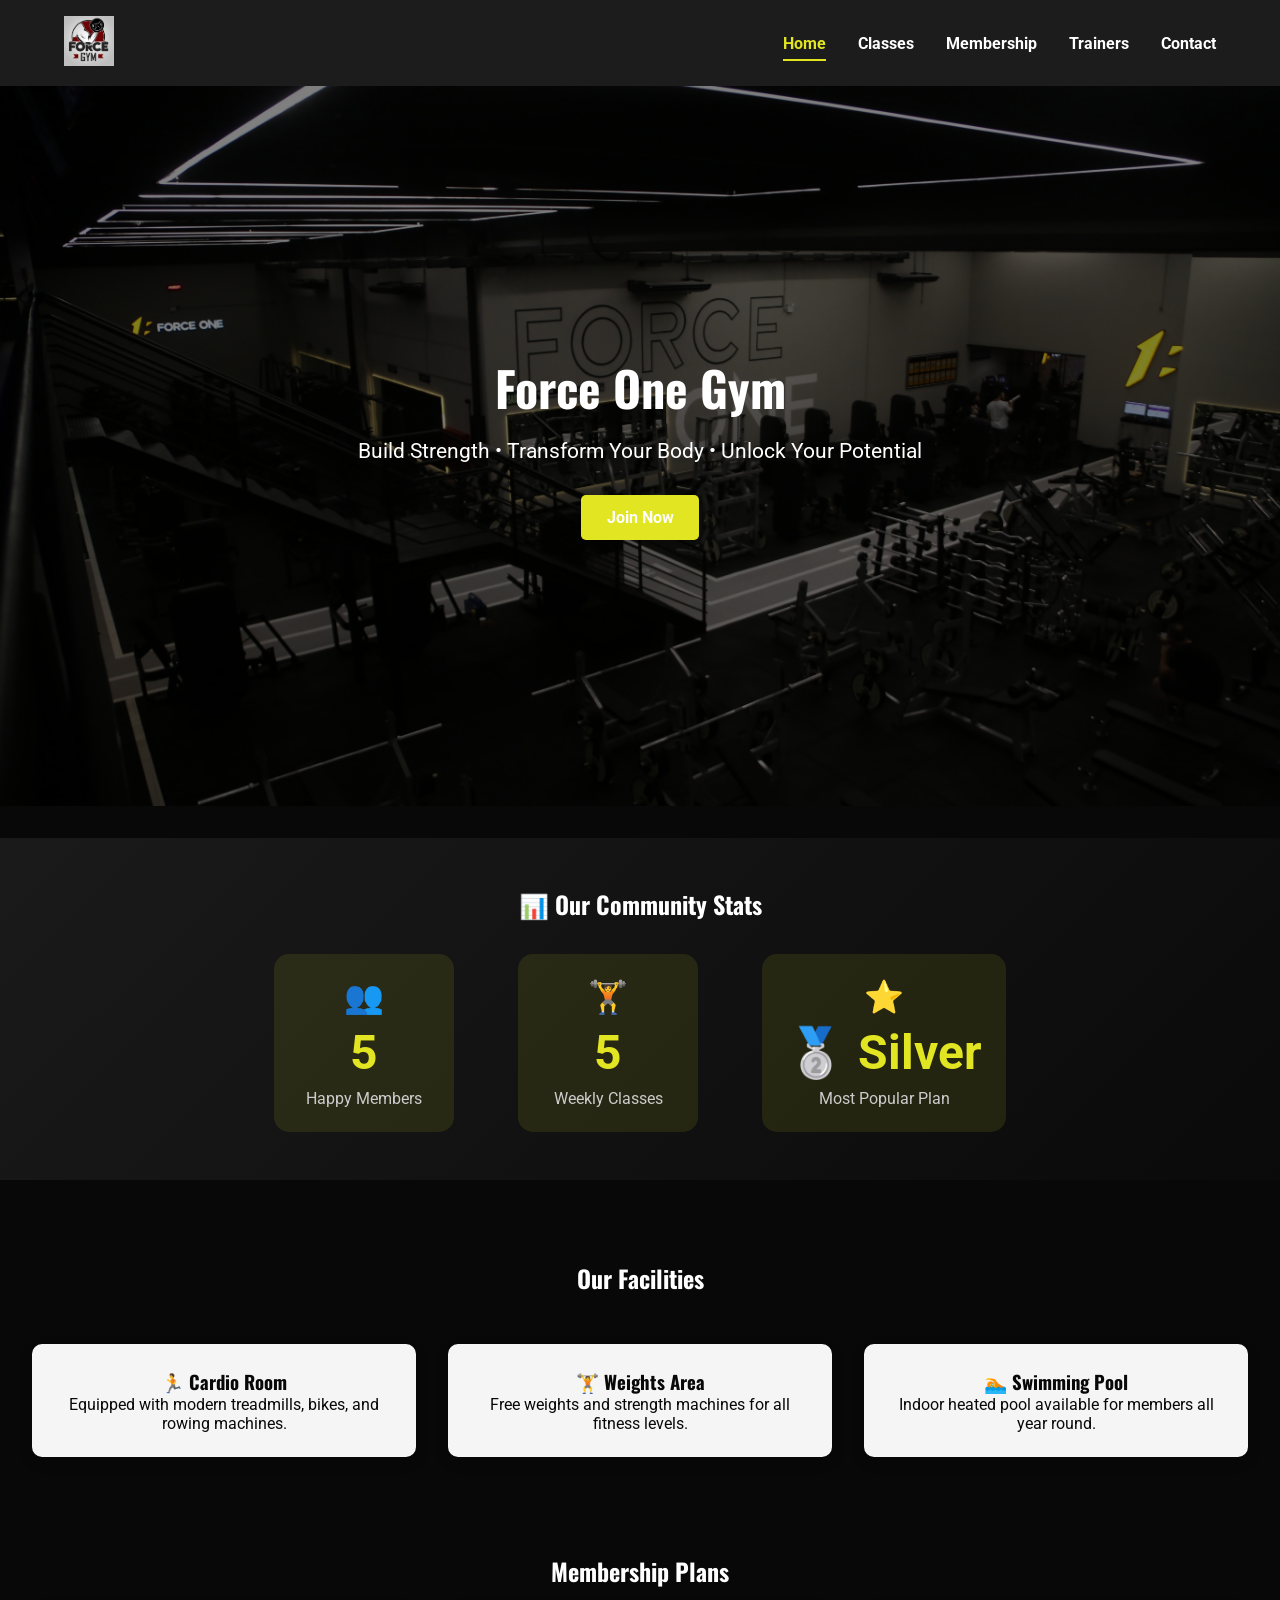
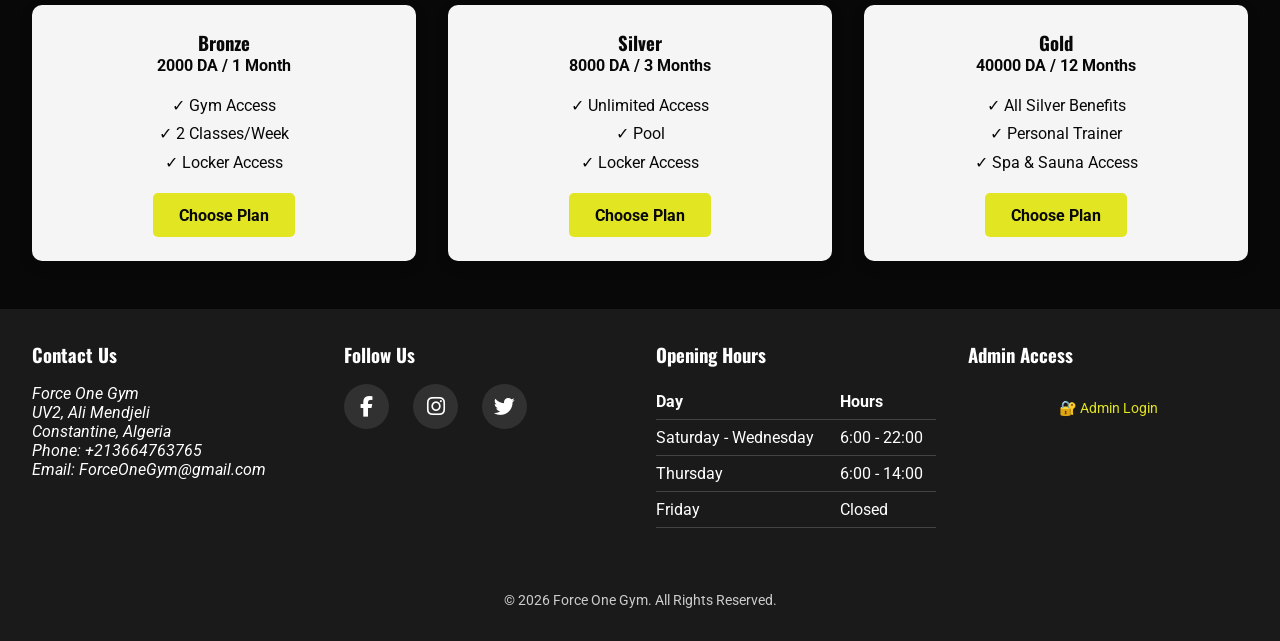
==== index.html @ 07d701f2 "gym_v1" ====
<!DOCTYPE html>
<html lang="en">

<head>
    <meta charset="UTF-8">
    <meta name="viewport" content="width=device-width, initial-scale=1.0">
    <title>Force One Gym - Home</title>

    <link href="https://fonts.googleapis.com/css2?family=Oswald:wght@400;600&family=Roboto:wght@400;500&display=swap"
        rel="stylesheet">

    <link rel="stylesheet" href="https://cdnjs.cloudflare.com/ajax/libs/font-awesome/6.4.0/css/all.min.css">

    <link rel="stylesheet" href="css/style.css">


</head>

<body class="home-page">

    <!-- Navigation Section -->
    <header class="site-header">
        <nav class="navbar">
            <!-- Logo -->
            <a href="index.html" class="logo">
                <img src="imag/logo.jpg" alt="Force One Gym Logo">
            </a>
            <ul class="nav-links">
                <li><a href="index.html" class="active">Home</a></li>
                <li><a href="classes.html">Classes</a></li>
                <li><a href="membership.html">Membership</a></li>
                <li><a href="trainers.html">Trainers</a></li>
                <li><a href="contact.html">Contact</a></li>
            </ul>
        </nav>
    </header>

    <main>
        <!-- Hero Section -->
        <section id="hero">
            <div class="overlay"></div>
            <h1>Force One Gym</h1>
            <p>Build Strength • Transform Your Body • Unlock Your Potential</p>
            <a href="membership.html" class="cta-btn">Join Now</a>
        </section>

        <!-- Live Stats Section - Dynamic -->
        <section id="live-stats">
            <h2>📊 Our Community Stats</h2>
            <div class="stats-container">
                <div class="stat-item">
                    <span class="stat-icon">👥</span>
                    <span class="stat-number" id="totalMembers">0</span>
                    <span class="stat-label">Happy Members</span>
                </div>
                <div class="stat-item">
                    <span class="stat-icon">🏋️</span>
                    <span class="stat-number" id="totalClasses">0</span>
                    <span class="stat-label">Weekly Classes</span>
                </div>
                <div class="stat-item">
                    <span class="stat-icon">⭐</span>
                    <span class="stat-number" id="popularPlan">-</span>
                    <span class="stat-label">Most Popular Plan</span>
                </div>
            </div>
        </section>

        <!-- Facilities Section -->
        <section id="facilities">
            <h2>Our Facilities</h2>

            <article class="card">
                <h3>🏃 Cardio Room</h3>
                <p>Equipped with modern treadmills, bikes, and rowing machines.</p>
            </article>
            <article class="card">
                <h3>🏋️ Weights Area</h3>
                <p>Free weights and strength machines for all fitness levels.</p>
            </article>
            <article class="card">
                <h3>🏊 Swimming Pool</h3>
                <p>Indoor heated pool available for members all year round.</p>
            </article>

        </section>

        <!-- Membership Plans Section - Dynamic -->
        <section id="plans">
            <h2>Membership Plans</h2>
            <div class="plans-container" id="dynamicPlans">
                <!-- Plans will be loaded dynamically from localStorage -->
                <div class="card">
                    <h3>Loading...</h3>
                    <p>Please wait while we load our plans.</p>
                </div>
            </div>
        </section>
    </main>

    <!-- Footer -->
    <footer>
        <!-- Contact Info -->
        <section>
            <h3>Contact Us</h3>
            <address>
                Force One Gym<br>
                UV2, Ali Mendjeli<br>
                Constantine, Algeria<br>
                Phone: +213664763765<br>
                Email: ForceOneGym@gmail.com
            </address>
        </section>

        <!-- Social Media -->
        <section>
            <h3>Follow Us</h3>
            <ul class="social-links">
                <li><a href="https://www.facebook.com" target="_blank"><i class="fab fa-facebook-f"></i></a></li>
                <li><a href="https://www.instagram.com" target="_blank"><i class="fab fa-instagram"></i></a></li>
                <li><a href="https://www.twitter.com" target="_blank"><i class="fab fa-twitter"></i></a></li>
            </ul>
        </section>

        <!-- Opening Hours -->
        <section>
            <h3>Opening Hours</h3>
            <table>
                <thead>
                    <tr>
                        <th>Day</th>
                        <th>Hours</th>
                    </tr>
                </thead>
                <tbody>
                    <tr>
                        <td>Saturday - Wednesday</td>
                        <td>6:00 - 22:00</td>
                    </tr>
                    <tr>
                        <td>Thursday</td>
                        <td>6:00 - 14:00</td>
                    </tr>
                    <tr>
                        <td>Friday</td>
                        <td>Closed</td>
                    </tr>
                </tbody>
            </table>
        </section>

        <!-- Admin Access -->
        <section>
            <h3>Admin Access</h3>
            <p><a href="admin-login.html" style="color: #e2e521;">🔐 Admin Login</a></p>
        </section>

        <p>&copy; 2026 Force One Gym. All Rights Reserved.</p>
    </footer>

    <script src="js/data-config.js"></script>
   <script src="js/main.js"></script>
</body>

</html>
---- css/style.css ----
/* ============================================================
   1. المتغيرات والرسوم المتحركة
   ============================================================ */

:root {
    --primary: #1c1c1c;
    --accent: #e2e521;
    --bg: #080808;
    --text: #ffffff;
}

@keyframes fadeIn {
    from {
        opacity: 0;
    }

    to {
        opacity: 1;
    }
}

@keyframes slideUp {
    from {
        transform: translateY(50px);
        opacity: 0;
    }

    to {
        transform: translateY(0);
        opacity: 1;
    }
}

@keyframes slideIn {
    from {
        transform: translateX(100%);
        opacity: 0;
    }

    to {
        transform: translateX(0);
        opacity: 1;
    }
}

@keyframes slideOut {
    from {
        transform: translateX(0);
        opacity: 1;
    }

    to {
        transform: translateX(100%);
        opacity: 0;
    }
}

@keyframes slideInRight {
    from {
        transform: translateX(100%);
        opacity: 0;
    }

    to {
        transform: translateX(0);
        opacity: 1;
    }
}


/* ============================================================
   2. عناصر عامة
   ============================================================ */

* {
    margin: 0;
    padding: 0;
    box-sizing: border-box;
}

body {
    font-family: 'Roboto', sans-serif;
    background: var(--bg);
    color: var(--text);
    width: 100%;
    overflow-x: hidden;
}

h1,
h2,
h3,
h4 {
    font-family: 'Oswald', sans-serif;
}

a {
    color: var(--accent);
    text-decoration: none;
}

/* --- زر CTA العام --- */
.cta-btn {
    display: inline-block;
    margin-top: 2rem;
    padding: 0.8rem 1.6rem;
    background: var(--accent);
    border-radius: 5px;
    color: #080808;
    font-weight: bold;
    transition: background 0.3s, box-shadow 0.3s;
    position: relative;
    z-index: 1;
}

.cta-btn:hover {
    background: #d4d500;
    box-shadow: 0 5px 15px rgba(54, 92, 106, 0.3);
}

/* --- أزرار عامة --- */
button {
    padding: 0.7rem;
    background: var(--accent);
    border: none;
    border-radius: 5px;
    font-weight: bold;
    cursor: pointer;
    color: #080808;
    transition: background 0.3s;
}

button:hover {
    background: #d4d500;
}

button[type="submit"] {
    padding: 12px;
    font-size: 1rem;
    font-weight: bold;
    border-radius: 5px;
    width: 100%;
    transition: background 0.3s, transform 0.2s;
}

button[type="submit"]:hover {
    background: #c0392b;
    transform: scale(1.02);
}

button[type="submit"]:disabled {
    background: #666;
    cursor: not-allowed;
    transform: none;
}

/* --- حقول الإدخال العامة --- */
input[type="text"],
input[type="email"],
input[type="tel"],
input[type="date"] {
    width: 100%;
    padding: 0.6rem;
    margin-top: 0.3rem;
    border-radius: 5px;
    border: 1px solid #555;
    background: #111;
    color: white;
}

input:focus {
    outline: none;
    border-color: var(--accent);
    box-shadow: 0 0 5px var(--accent);
}

input[type="radio"],
input[type="checkbox"] {
    accent-color: var(--accent);
    margin-right: 5px;
}

/* --- حالات التحقق --- */
input.error,
textarea.error {
    border: 2px solid #e74c3c !important;
}

input.success,
textarea.success {
    border: 2px solid #2ecc71 !important;
}

.error-message {
    color: #e74c3c;
    font-size: 0.75rem;
    display: block;
    margin-top: 0.25rem;
}

.success-message {
    color: #2ecc71;
    font-size: 0.75rem;
    display: block;
    margin-top: 0.25rem;
}

/* --- Fieldset --- */
fieldset {
    border: 1px solid #444;
    padding: 1rem;
    border-radius: 6px;
}

legend {
    padding: 0 6px;
    color: var(--accent);
}

/* --- Badge المستوى (مشترك: Classes + Admin) --- */
.badge {
    padding: 4px 12px;
    border-radius: 20px;
    font-size: 0.8rem;
    font-weight: bold;
    color: white;
}

.badge.beginner {
    background: #2ecc71;
}

.badge.intermediate {
    background: #f39c12;
}

.badge.advanced {
    background: #e74c3c;
}

.badge.all-levels {
    background: #3498db;
}

/* --- Toast Notification --- */
.toast {
    position: fixed;
    bottom: 30px;
    right: 30px;
    background: #2ecc71;
    color: white;
    padding: 15px 25px;
    border-radius: 8px;
    display: flex;
    align-items: center;
    gap: 12px;
    box-shadow: 0 5px 20px rgba(0, 0, 0, 0.3);
    z-index: 2000;
    animation: slideInRight 0.3s ease;
    font-weight: bold;
}

.toast.error {
    background: #e74c3c;
}

.toast i {
    font-size: 1.2rem;
}

/* --- إشعار منبثق عام --- */
.gym-notification {
    position: fixed;
    top: 20px;
    right: 20px;
    padding: 12px 20px;
    color: white;
    border-radius: 8px;
    z-index: 3000;
    font-weight: bold;
    box-shadow: 0 5px 15px rgba(0, 0, 0, 0.3);
    animation: slideIn 0.3s ease;
}


/* ============================================================
   3. Navigation
   ============================================================ */

.site-header {
    width: 100%;
}

.navbar {
    display: flex;
    justify-content: space-between;
    align-items: center;
    position: sticky;
    top: 0;
    width: 100%;
    background-color: var(--primary);
    padding: 1rem 5%;
    z-index: 1000;
}

.logo img {
    height: 50px;
    width: auto;
}

.nav-links {
    list-style: none;
    display: flex;
    gap: 2rem;
    margin: 0;
    padding: 0;
}

.nav-links li a {
    color: white;
    font-weight: bold;
    padding: 0.5rem 0;
    position: relative;
    transition: color 0.3s ease;
}

.nav-links li a::after {
    content: '';
    position: absolute;
    bottom: 0;
    left: 0;
    width: 0;
    height: 2px;
    background-color: var(--accent);
    transition: width 0.3s ease;
}

.nav-links li a:hover::after,
.nav-links li a.active::after {
    width: 100%;
}

.nav-links li a.active,
.nav-links li a:hover {
    color: var(--accent);
}


/* ============================================================
   4. Footer
   ============================================================ */

footer {
    background-color: #1a1a1a;
    color: white;
    padding: 2rem;
    display: flex;
    justify-content: space-between;
    flex-wrap: wrap;
    gap: 2rem;
}

footer section {
    flex: 1;
    min-width: 200px;
}

footer h3 {
    margin-bottom: 1rem;
}

footer ul {
    list-style: none;
    padding: 0;
    display: flex;
    gap: 1rem;
}

footer ul li a {
    color: white;
    font-size: 1.5rem;
    transition: color 0.3s;
}

footer ul li a:hover {
    color: var(--accent);
}

footer table {
    width: 100%;
    border-collapse: collapse;
}

footer table th,
footer table td {
    text-align: left;
    padding: 0.5rem 0;
    border-bottom: 1px solid #444;
}

footer p {
    width: 100%;
    flex-basis: 100%;
    text-align: center;
    margin-top: 2rem;
    font-size: 0.9rem;
    color: #ccc;
}

.admin-footer-link {
    margin-top: 1rem;
    padding-top: 1rem;
    border-top: 1px solid #333;
}

.admin-footer-link a {
    color: var(--accent);
    font-weight: bold;
}

.admin-footer-link a:hover {
    text-decoration: underline;
}

/* --- روابط التواصل الاجتماعي --- */
.social-links {
    display: flex;
    gap: 1.5rem;
    justify-content: flex-start;
    align-items: center;
}

.social-links li a {
    display: flex;
    align-items: center;
    justify-content: center;
    width: 45px;
    height: 45px;
    border-radius: 50%;
    background: rgba(255, 255, 255, 0.1);
    transition: all 0.3s ease;
}

.social-links li a:hover {
    transform: translateY(-3px);
    background: var(--accent);
    color: #080808;
}

.social-links li a i {
    font-size: 1.3rem;
}


/* ============================================================
   5. Page Header (مشترك بين الصفحات الداخلية)
   ============================================================ */

.page-header {
    text-align: center;
    padding: 2rem;
}

.page-header h1 {
    font-size: 2rem;
    margin-bottom: 0.5rem;
    color: var(--text);
}

.page-header p {
    color: #cccccc;
}


/* ============================================================
   6. الصفحة الرئيسية
   ============================================================ */

/* --- Hero --- */
#hero {
    position: relative;
    background-image: url(../imag/img1.jpg);
    background-size: cover;
    background-position: center;
    height: 80vh;
    display: flex;
    flex-direction: column;
    justify-content: center;
    align-items: center;
    text-align: center;
}

#hero .overlay {
    position: absolute;
    top: 0;
    left: 0;
    width: 100%;
    height: 100%;
    background: rgba(0, 0, 0, 0.5);
    z-index: 0;
}

#hero h1,
#hero p,
#hero .cta-btn {
    position: relative;
    z-index: 1;
    color: white;
}

#hero h1 {
    font-size: 3rem;
}

#hero p {
    font-size: 1.3rem;
    margin-top: 1rem;
}

/* --- Live Stats --- */
#live-stats {
    background: linear-gradient(135deg, #1a1a1a, #0a0a0a);
    padding: 3rem 2rem;
    text-align: center;
    margin: 2rem 0;
}

#live-stats h2 {
    margin-bottom: 2rem;
}

.stats-container {
    display: flex;
    justify-content: center;
    gap: 4rem;
    flex-wrap: wrap;
    max-width: 800px;
    margin: 0 auto;
}

.stat-item {
    text-align: center;
    padding: 1.5rem;
    background: rgba(226, 229, 33, 0.1);
    border-radius: 15px;
    min-width: 180px;
    transition: transform 0.3s;
}

.stat-item:hover {
    transform: translateY(-5px);
}

.stat-number {
    font-size: 3rem;
    font-weight: bold;
    color: var(--accent);
    display: block;
}

.stat-label {
    font-size: 1rem;
    color: #ccc;
    margin-top: 0.5rem;
    display: block;
}

.stat-icon {
    font-size: 2rem;
    margin-bottom: 0.5rem;
    display: block;
}

/* --- Facilities --- */
#facilities {
    display: grid;
    grid-template-columns: repeat(3, 1fr);
    gap: 2rem;
    padding: 3rem 2rem;
}

#facilities h2 {
    grid-column: 1 / -1;
    text-align: center;
    margin-bottom: 1rem;
}

/* --- Plans (الصفحة الرئيسية) --- */
#plans {
    padding: 3rem 2rem;
}

#plans h2 {
    text-align: center;
    margin-bottom: 1rem;
}

.plans-container {
    display: grid;
    grid-template-columns: repeat(3, 1fr);
    gap: 2rem;
    margin-top: 1rem;
}

/* --- Card (مشترك: Facilities + Plans) --- */
#facilities .card,
#plans .card {
    background: #f5f5f5;
    color: #080808;
    padding: 1.5rem;
    border-radius: 10px;
    box-shadow: 0 5px 15px rgba(0, 0, 0, 0.1);
    text-align: center;
    transition: transform 0.3s, box-shadow 0.3s;
}

#facilities .card:hover,
#plans .card:hover {
    transform: translateY(-5px);
    box-shadow: 0 10px 20px rgba(0, 0, 0, 0.2);
}

#plans ul {
    list-style: none;
    padding: 0;
    margin-top: 1rem;
}

#plans ul li {
    padding: 0.3rem 0;
}

#plans a.cta-btn {
    margin-top: 1rem;
}


/* ============================================================
   7. صفحة الحصص
   ============================================================ */

.classes-table-wrapper {
    overflow-x: auto;
    margin: 2rem 0;
    border-radius: 8px;
}

.classes-table {
    width: 100%;
    border-collapse: collapse;
    background: var(--primary);
    border-radius: 8px;
    overflow: hidden;
    box-shadow: 0 5px 15px rgba(0, 0, 0, 0.4);
}

.classes-table caption {
    font-size: 1.5rem;
    font-weight: bold;
    margin-bottom: 1rem;
    color: var(--accent);
}

.classes-table thead {
    background: var(--accent);
    color: #080808;
}

.classes-table th,
.classes-table td {
    padding: 12px;
    text-align: center;
    border-bottom: 1px solid #333;
}

.classes-table tbody tr:nth-child(even) {
    background: #141414;
}

.classes-table tbody tr:nth-child(odd) {
    background: #1c1c1c;
}

.classes-table tbody tr:hover {
    background: #2a2a2a;
    transition: background 0.3s;
}

.classes-table a {
    color: var(--accent);
    font-weight: 500;
}

.classes-table a:hover {
    text-decoration: underline;
}

#classes p {
    text-align: center;
    width: 100%;
}

/* --- Sortable --- */
.sortable {
    cursor: pointer;
    user-select: none;
    transition: background 0.3s ease;
}

.sortable:hover {
    background: rgba(231, 76, 60, 0.3);
}

/* --- فلاتر الحصص --- */
.filters-container {
    display: flex;
    flex-wrap: wrap;
    gap: 2rem;
    margin-bottom: 2rem;
    padding: 1.5rem;
    background: #1a1a1a;
    border-radius: 12px;
    align-items: flex-end;
}

.filter-group {
    display: flex;
    flex-direction: column;
    gap: 0.5rem;
}

.filter-group label {
    font-weight: bold;
    color: var(--accent);
    font-size: 0.9rem;
    text-transform: uppercase;
    letter-spacing: 1px;
}

#trainerFilter {
    padding: 8px 12px;
    background: #2a2a2a;
    border: 1px solid #444;
    border-radius: 6px;
    color: white;
    cursor: pointer;
    font-size: 0.9rem;
}

/* --- أزرار الأيام والمستوى --- */
.day-buttons,
.difficulty-buttons {
    display: flex;
    flex-wrap: wrap;
    gap: 8px;
}

.day-btn,
.difficulty-btn {
    padding: 8px 16px;
    background: #2a2a2a;
    border: 1px solid #444;
    border-radius: 6px;
    color: white;
    cursor: pointer;
    transition: all 0.3s ease;
    font-size: 0.85rem;
}

.day-btn:hover,
.difficulty-btn:hover {
    background: #3a3a3a;
    transform: translateY(-2px);
}

.day-btn.active,
.difficulty-btn.active {
    background: var(--accent);
    color: #080808;
    border-color: var(--accent);
}


/* ============================================================
   8. صفحة المدربين
   ============================================================ */

#trainers-info {
    display: flex;
    flex-wrap: wrap;
    justify-content: center;
    gap: 2rem;
    padding: 3rem 2rem;
    max-width: 1200px;
    margin: 0 auto;
}

#trainers-info article {
    flex: 0 0 300px;
    width: 300px;
    max-width: 350px;
    background: #1c1c1c;
    padding: 1.5rem;
    border-radius: 15px;
    text-align: center;
    box-shadow: 0 5px 15px rgba(0, 0, 0, 0.2);
    cursor: pointer;
    transition: transform 0.3s, box-shadow 0.3s;
}

#trainers-info article:hover {
    transform: translateY(-5px);
    box-shadow: 0 10px 25px rgba(0, 0, 0, 0.3);
}

#trainers-info figure img {
    width: 150px;
    height: 150px;
    object-fit: cover;
    border-radius: 50%;
    margin-bottom: 1rem;
}

#trainers-info h2 {
    font-size: 1.5rem;
    margin-bottom: 0.5rem;
    color: var(--accent);
}

#trainers-info p {
    color: #cccccc;
    font-size: 0.95rem;
    margin-bottom: 0.5rem;
}

#trainers-info a {
    display: inline-block;
    margin-top: 0.5rem;
    color: var(--accent);
    font-weight: bold;
    transition: 0.3s;
}

#trainers-info a:hover {
    text-decoration: underline;
}

/* --- بحث المدربين --- */
.search-container {
    max-width: 600px;
    margin: 2rem auto 0;
    padding: 0 2rem;
}

.search-box {
    width: 100%;
    padding: 1rem 1.5rem;
    font-size: 1rem;
    background: #1c1c1c;
    border: 2px solid #444;
    border-radius: 50px;
    color: white;
    transition: all 0.3s ease;
}

.search-box:focus {
    outline: none;
    border-color: var(--accent);
    box-shadow: 0 0 10px rgba(231, 76, 60, 0.3);
}

.search-box::placeholder {
    color: #888;
}

.no-results {
    text-align: center;
    padding: 3rem;
    width: 100%;
    font-size: 1.2rem;
    color: #888;
}

.no-results i {
    font-size: 3rem;
    margin-bottom: 1rem;
    display: block;
    color: var(--accent);
}

/* --- قسم التوظيف --- */
#recruitment {
    background: var(--primary);
    color: var(--text);
    padding: 3rem 2rem;
    text-align: center;
    border-radius: 15px;
    max-width: 800px;
    margin: 3rem auto;
    box-shadow: 0 5px 20px rgba(0, 0, 0, 0.3);
}

#recruitment h2 {
    font-size: 2rem;
    color: var(--accent);
    margin-bottom: 1rem;
}

#recruitment p {
    font-size: 1.1rem;
    margin-bottom: 1rem;
    color: #cccccc;
}

#recruitment a {
    display: inline-block;
    padding: 0.8rem 1.5rem;
    background: var(--accent);
    color: #080808;
    font-weight: bold;
    border-radius: 8px;
    transition: 0.3s;
}

#recruitment a:hover {
    background: #d4d500;
    box-shadow: 0 5px 15px rgba(54, 92, 106, 0.3);
}

#recruitment address {
    margin-top: 2rem;
    font-style: normal;
    color: #bbbbbb;
    line-height: 1.6;
}

/* --- Modal المدربين --- */
.modal {
    display: none;
    position: fixed;
    top: 0;
    left: 0;
    width: 100%;
    height: 100%;
    background: rgba(0, 0, 0, 0.9);
    z-index: 2000;
    justify-content: center;
    align-items: center;
    animation: fadeIn 0.3s ease;
}

.modal.show {
    display: flex;
}

.modal-content {
    background: #1a1a1a;
    border-radius: 20px;
    max-width: 600px;
    width: 90%;
    max-height: 85vh;
    overflow-y: auto;
    position: relative;
    animation: slideUp 0.3s ease;
}

.modal-header {
    position: relative;
    text-align: right;
    padding: 1rem;
}

.close-modal {
    background: none;
    border: none;
    font-size: 2rem;
    cursor: pointer;
    color: white;
    width: 40px;
    height: 40px;
    border-radius: 50%;
    display: flex;
    align-items: center;
    justify-content: center;
    transition: all 0.3s;
}

.close-modal:hover {
    background: #e74c3c;
    transform: rotate(90deg);
}

.modal-body {
    padding: 0 2rem 2rem;
    text-align: center;
}

.modal-img {
    width: 180px;
    height: 180px;
    object-fit: cover;
    border-radius: 50%;
    margin: -40px auto 1rem;
    display: block;
    border: 4px solid var(--accent);
    background: #1c1c1c;
}

.modal-body h2 {
    color: var(--accent);
    margin-bottom: 0.5rem;
    font-size: 1.8rem;
}

.modal-specialty {
    display: inline-block;
    background: var(--accent);
    color: #080808;
    padding: 5px 15px;
    border-radius: 20px;
    font-weight: bold;
    margin-bottom: 1rem;
}

.modal-detail {
    text-align: left;
    margin: 1.5rem 0;
    padding: 1rem;
    background: #0a0a0a;
    border-radius: 10px;
}

.modal-detail p {
    margin: 0.5rem 0;
    color: #ccc;
}

.modal-detail strong {
    color: var(--accent);
}

.schedule-list {
    list-style: none;
    padding: 0;
}

.schedule-list li {
    padding: 8px;
    border-bottom: 1px solid #333;
    display: flex;
    justify-content: space-between;
}

.schedule-list li:last-child {
    border-bottom: none;
}

.schedule-day {
    font-weight: bold;
    color: var(--accent);
}

.modal-bio {
    margin-top: 1rem;
    padding: 1rem;
    background: #0a0a0a;
    border-radius: 10px;
    line-height: 1.6;
}


/* ============================================================
   9. صفحة العضوية
   ============================================================ */

#membership-plans {
    padding: 3rem 2rem;
    text-align: center;
}

.plans-grid {
    display: grid;
    grid-template-columns: repeat(auto-fit, minmax(280px, 1fr));
    gap: 2rem;
    margin-top: 2rem;
}
#membership-plans h2 {
    width: 100%;
    text-align: center;
    margin-bottom: 2rem;
}

.plans-grid article {
    background: #f5f5f5;
    color: #080808;
    padding: 1.5rem;
    border-radius: 12px;
    text-align: center;
    box-shadow: 0 8px 25px rgba(0, 0, 0, 0.25);
    transition: all 0.3s ease;
    position: relative;
     
}

.plans-grid article:hover {
    transform: translateY(-8px) scale(1.02);
}

#membership-plans h3 {
    margin-bottom: 0.5rem;
}

#membership-plans dl {
    margin-top: 1rem;
}

#membership-plans dt {
    font-weight: bold;
    margin-bottom: 0.5rem;
}

#membership-plans dd {
    margin-bottom: 0.4rem;
}

#membership-plans article:nth-child(3) {
    border: 3px solid var(--accent);
    position: relative;
}

.recommended {
    border: 3px solid var(--accent);
}

.recommended::before {
    content: "Recommended";
    position: absolute;
    top: -12px;
    left: 50%;
    transform: translateX(-50%);
    background: var(--accent);
    color: #080808;
    padding: 5px 12px;
    border-radius: 5px;
    font-size: 0.8rem;
    font-weight: bold;
    list-style: none;
}

.plan-features {
    list-style: none;
    padding: 0;
    margin: 1rem 0;
} 
.plan-price {
    font-size: 1.5rem;
    font-weight: bold;
    margin: 10px 0;
    color: var(--accent);
}

.select-plan-btn {
    margin-top: 15px;
    width: 100%;
    background: var(--accent);
    color: #080808;
    padding: 12px;
    border-radius: 8px;
    font-weight: bold;
    transition: all 0.3s ease;
}

.select-plan-btn:hover {
    background: #c0392b;
    transform: scale(1.05);
}

.cart-bar {
    position: sticky;
    top: 0;
    background: #1a1a1a;
    padding: 12px 20px;
    border-radius: 8px;
    margin-bottom: 1.5rem;
    display: flex;
    justify-content: space-between;
    align-items: center;
    border: 2px solid var(--accent);
    z-index: 100;
}

.cart-bar button {
    background: #e74c3c;
    color: white;
    border: none;
    border-radius: 5px;
    padding: 5px 10px;
    cursor: pointer;
}

.cart-bar button:hover {
    background: #c0392b;
}

#registration {
    padding: 3rem 2rem;
    max-width: 600px;
    margin: auto;
}

#registration h2 {
    text-align: center;
    margin-bottom: 1.5rem;
}

form {
    display: flex;
    flex-direction: column;
    gap: 1rem;
}

.form-group {
    margin-bottom: 1rem;
}

.form-group label {
    display: block;
    font-weight: bold;
    margin-bottom: 0.3rem;
}

.form-group input,
.form-group textarea {
    width: 100%;
    padding: 0.8rem;
    border-radius: 5px;
    border: 2px solid #555;
    background: #111;
    color: white;
    transition: all 0.3s;
}

.form-group input:focus,
.form-group textarea:focus {
    outline: none;
    border-color: var(--accent);
    box-shadow: 0 0 5px var(--accent);
}

.plan-selected-badge {
    background: #2ecc71;
    color: #080808;
    padding: 8px;
    border-radius: 5px;
    text-align: center;
    font-weight: bold;
}

.char-counter {
    text-align: right;
    font-size: 0.75rem;
    margin-top: 0.25rem;
    color: #888;
}

#payment-methods {
    text-align: center;
    padding: 2rem;
}

#payment-methods p {
    color: #ccc;
    font-size: 1.1rem;
}


/* ============================================================
   10. صفحة الاتصال
   ============================================================ */

#contact-wrapper {
    display: flex;
    gap: 2rem;
    max-width: 1200px;
    margin: 2rem auto;
    padding: 0 2rem;
}

#contact-form,
#contact-info {
    background: var(--primary);
    padding: 2rem;
    border-radius: 15px;
    box-shadow: 0 5px 20px rgba(0, 0, 0, 0.3);
}

#contact-form {
    flex: 2;
}

#contact-info {
    flex: 1;
    align-self: flex-start;
}

#contact-form h2,
#contact-info h2 {
    color: var(--accent);
    margin-bottom: 1rem;
    text-align: center;
}

#contact-form form {
    display: flex;
    flex-direction: column;
    gap: 1rem;
}

#contact-form label {
    font-weight: bold;
    margin-bottom: 0.3rem;
}

#contact-form input,
#contact-form textarea {
    width: 100%;
    padding: 1rem;
    border-radius: 5px;
    border: 1px solid #555;
    background: #111;
    color: white;
    transition: border-color 0.3s, box-shadow 0.3s;
}

#contact-form input:focus,
#contact-form textarea:focus {
    outline: none;
    border-color: var(--accent);
    box-shadow: 0 0 8px var(--accent);
}

#contact-form button {
    color: #080808;
    border: none;
    font-weight: bold;
    cursor: pointer;
    transition: 0.3s;
}

#contact-form button:hover {
    background: #d4d500;
    box-shadow: 0 5px 15px rgba(54, 92, 106, 0.3);
}

#contact-info address {
    color: #cccccc;
    line-height: 1.8;
    font-style: normal;
    text-align: center;
    font-size: 1.1rem;
}

#contact-info a {
    color: var(--accent);
    font-weight: bold;
    font-size: 1.1rem;
    text-decoration: none;
    margin-top: 0.5rem;
}

#contact-info a:hover {
    text-decoration: underline;
}

#map {
    margin: 3rem 0;
    text-align: center;
}

#map iframe {
    width: 100%;
    max-width: 700px;
    height: 300px;
    border: none;
    border-radius: 15px;
    box-shadow: 0 5px 20px rgba(0, 0, 0, 0.3);
}

#opening-hours {
    margin: 3rem auto;
    max-width: 600px;
    text-align: center;
}

#opening-hours table {
    width: 100%;
    border-collapse: collapse;
    background: var(--primary);
    border-radius: 8px;
    overflow: hidden;
    box-shadow: 0 5px 15px rgba(0, 0, 0, 0.3);
}

#opening-hours th,
#opening-hours td {
    padding: 12px;
    border-bottom: 1px solid #333;
}

#opening-hours th {
    color: #1d1c1c;
}

#opening-hours td {
    color: #e7e2e2;
}

#opening-hours thead {
    background: var(--accent);
    color: #080808;
}

#opening-hours tbody tr:nth-child(even) {
    background: #141414;
}

#opening-hours tbody tr:nth-child(odd) {
    background: #1c1c1c;
}

#opening-hours tbody tr:hover {
    background: #2a2a2a;
    transition: background 0.3s;
}

.admin-section {
    max-width: 800px;
    margin: 2rem auto;
    padding: 2rem;
    background: #1a1a1a;
    border-radius: 15px;
}

.admin-section h3 {
    color: var(--accent);
    margin-bottom: 1rem;
    text-align: center;
}

.messages-list {
    max-height: 300px;
    overflow-y: auto;
}

.message-item {
    background: #0a0a0a;
    padding: 1rem;
    margin-bottom: 0.5rem;
    border-radius: 8px;
    border-left: 3px solid var(--accent);
}

.message-item strong {
    color: var(--accent);
}

.message-item small {
    color: #888;
    display: block;
    margin-top: 0.5rem;
}

.clear-storage-btn {
    background: #e74c3c;
    color: white;
    padding: 8px 15px;
    border: none;
    border-radius: 5px;
    cursor: pointer;
    margin-top: 1rem;
    width: auto;
}

.clear-storage-btn:hover {
    background: #c0392b;
}


/* ============================================================
   11. Responsive — نقاط التكيف الموحدة
   ============================================================ */

/* --- 992px --- */
@media (max-width: 992px) {

    #facilities,
    .plans-container {
        grid-template-columns: repeat(2, 1fr);
        gap: 1.5rem;
        padding: 2rem 1.5rem;
    }

    .stats-container {
        gap: 2rem;
    }

    .stat-item {
        min-width: 150px;
        padding: 1rem;
    }

    .stat-number {
        font-size: 2.5rem;
    }

    #trainers-info article {
        flex: 0 0 280px;
        width: 280px;
    }

    #contact-wrapper {
        gap: 1.5rem;
        padding: 0 1.5rem;
    }

    .classes-table caption {
        font-size: 1.3rem;
    }

    .classes-table th,
    .classes-table td {
        padding: 10px 8px;
        font-size: 0.95rem;
    }

    .badge {
        padding: 4px 10px;
        font-size: 0.75rem;
    }
}

/* --- 768px --- */
@media (max-width: 768px) {

    /* Navigation */
    .navbar {
        flex-direction: column;
        align-items: center;
        text-align: center;
        padding: 1rem;
    }

    .logo {
        margin-bottom: 1rem;
    }

    .nav-links {
        flex-direction: column;
        width: 100%;
        gap: 0.5rem;
    }

    /* Hero */
    #hero h1 {
        font-size: 2rem;
    }

    #hero p {
        font-size: 1rem;
    }

    /* Grids */
    #facilities,
    .plans-container {
        grid-template-columns: 1fr;
        gap: 1rem;
        padding: 2rem 1rem;
    }

    /* Stats */
    .stats-container {
        flex-direction: column;
        align-items: center;
        gap: 1rem;
    }

    .stat-item {
        width: 100%;
        max-width: 250px;
    }

    /* Footer */
    footer {
        flex-direction: column;
        text-align: center;
    }

    footer table {
        margin: 0 auto;
        width: auto;
    }

    /* Social */
    .social-links {
        justify-content: center;
        margin: 1rem 0;
    }

    .social-links li a {
        width: 40px;
        height: 40px;
    }

    .social-links li a i {
        font-size: 1.1rem;
    }

    /* Classes Table */
    .classes-table {
        display: block;
        overflow-x: auto;
        -webkit-overflow-scrolling: touch;
        margin: 1.5rem 0;
        border-radius: 6px;
    }

    .classes-table table {
        min-width: 700px;
    }

    .classes-table caption {
        font-size: 1.2rem;
        margin-bottom: 0.8rem;
    }

    .classes-table th,
    .classes-table td {
        padding: 10px 6px;
        font-size: 0.9rem;
        white-space: nowrap;
    }

    .badge {
        padding: 4px 8px;
        font-size: 0.7rem;
    }

    .classes-table::-webkit-scrollbar {
        height: 6px;
    }

    .classes-table::-webkit-scrollbar-track {
        background: #1a1a1a;
        border-radius: 10px;
    }

    .classes-table::-webkit-scrollbar-thumb {
        background: var(--accent);
        border-radius: 10px;
    }

    #classes p {
        font-size: 0.9rem;
        padding: 0 1rem;
    }

    /* Filters */
    .filters-container {
        flex-direction: column;
        gap: 1rem;
    }

    .filter-group {
        width: 100%;
    }

    .day-buttons,
    .difficulty-buttons {
        justify-content: center;
    }

    .day-btn,
    .difficulty-btn {
        padding: 6px 12px;
        font-size: 0.8rem;
    }

    /* Trainers */
    #trainers-info article {
        flex: 0 0 100%;
        width: 100%;
        max-width: 400px;
    }

    /* Modal */
    .modal-body {
        padding: 0 1rem 1.5rem;
    }

    .modal-img {
        width: 120px;
        height: 120px;
        margin-top: -30px;
    }

    .modal-body h2 {
        font-size: 1.5rem;
    }

    /* Membership Plans */
    #membership-plans {
        grid-template-columns: 1fr;
    }

    /* Contact */
    #contact-wrapper {
        flex-direction: column;
        gap: 1.5rem;
        padding: 0 1rem;
    }
}

/* --- 576px --- */
@media (max-width: 576px) {
    .classes-table table {
        min-width: 650px;
    }

    .classes-table caption {
        font-size: 1.1rem;
    }

    .classes-table th,
    .classes-table td {
        padding: 8px 4px;
        font-size: 0.85rem;
    }

    .badge {
        padding: 3px 6px;
        font-size: 0.65rem;
        border-radius: 15px;
    }

    #classes p {
        font-size: 0.85rem;
        padding: 0.8rem;
    }
}

/* --- 480px --- */
@media (max-width: 480px) {
    #hero h1 {
        font-size: 1.8rem;
    }

    .stat-number {
        font-size: 2rem;
    }

    .stat-icon {
        font-size: 1.5rem;
    }

    .page-header h1 {
        font-size: 1.5rem;
    }

    .page-header p {
        font-size: 0.9rem;
    }

    #contact-wrapper {
        padding: 0 0.8rem;
    }
}
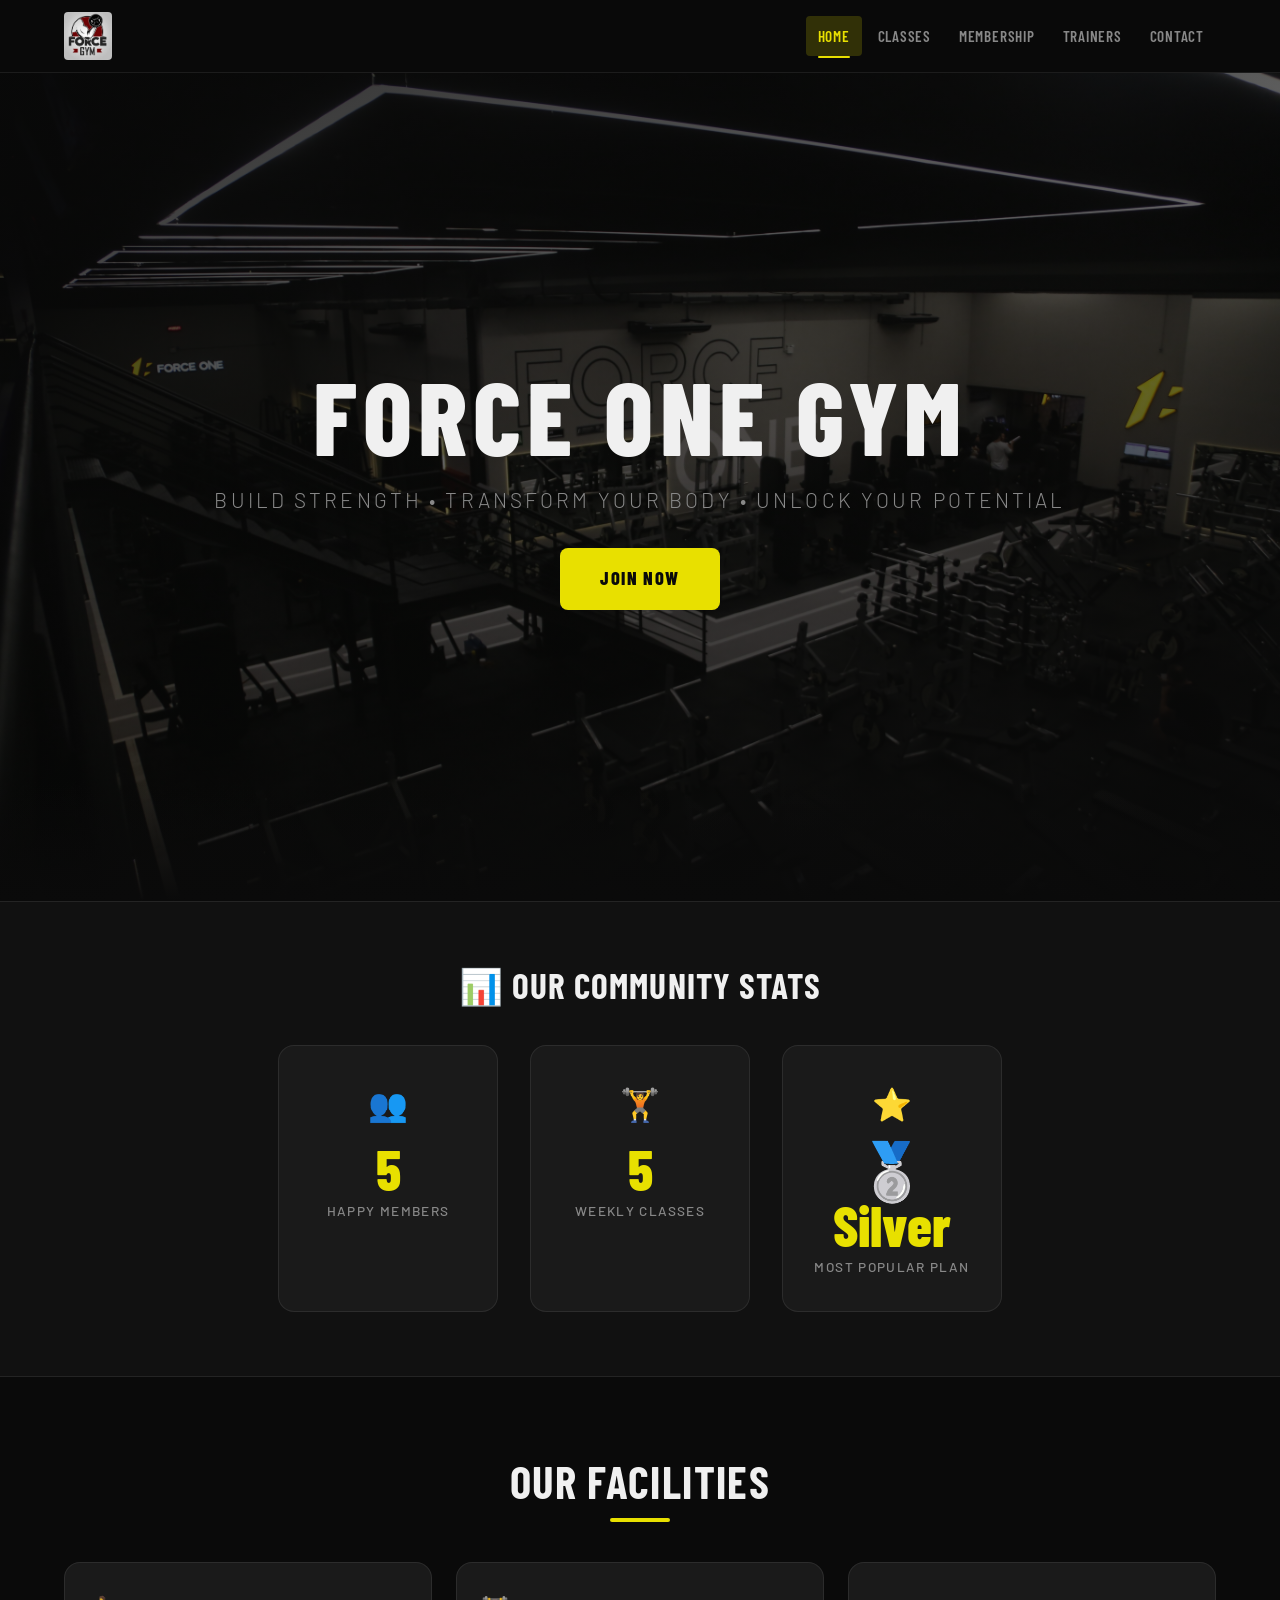
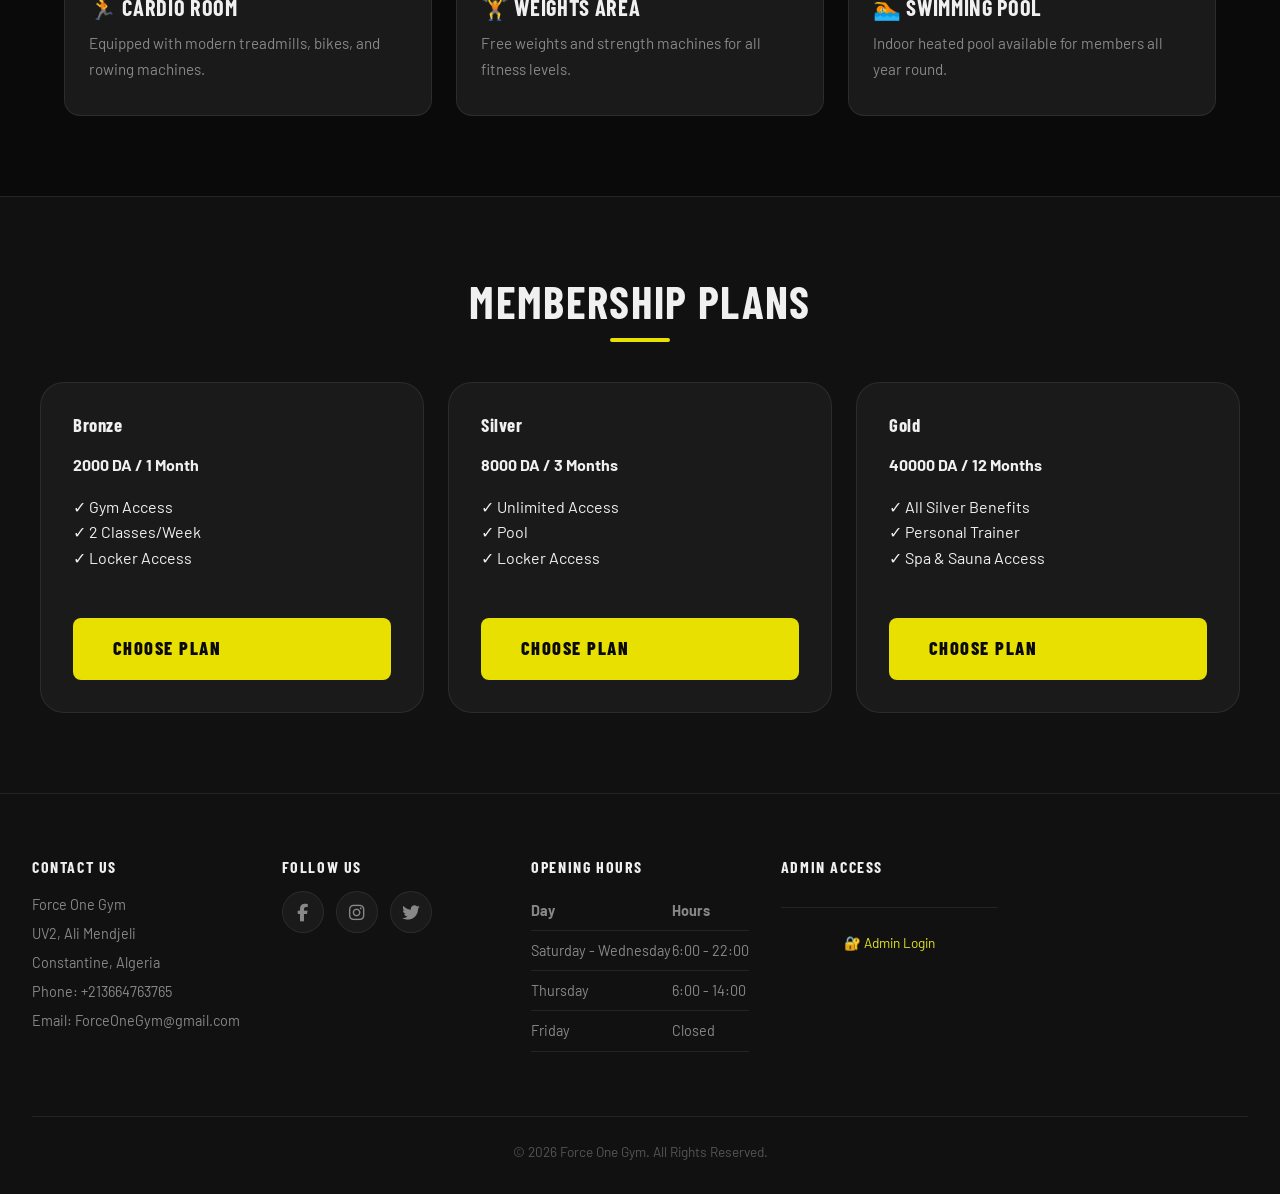
==== commit 9f55eaf6: "gym_v4.1" ====
--- a/index.html
+++ b/index.html
@@ -25,6 +25,15 @@
             <a href="index.html" class="logo">
                 <img src="imag/logo.jpg" alt="Force One Gym Logo">
             </a>
+
+            <!-- زر القائمة للجوال (Hamburger) -->
+            <button class="nav-toggle" id="navToggle" aria-label="Menu">
+                <span></span>
+                <span></span>
+                <span></span>
+            </button>
+
+
             <ul class="nav-links">
                 <li><a href="index.html" class="active">Home</a></li>
                 <li><a href="classes.html">Classes</a></li>
@@ -159,7 +168,7 @@
     </footer>
 
     <script src="js/data-config.js"></script>
-   <script src="js/main.js"></script>
+    <script src="js/main.js"></script>
 </body>
 
 </html>
--- a/css/style.css
+++ b/css/style.css
@@ -1,789 +1,1178 @@
 /* ============================================================
-   1. المتغيرات والرسوم المتحركة
+   FORCE ONE GYM — style.css
+   Professional Redesign | Responsive | Dark Athletic Theme
    ============================================================ */
 
+/* ============================================================
+   1. FONTS & IMPORTS
+   ============================================================ */
+@import url('https://fonts.googleapis.com/css2?family=Barlow+Condensed:ital,wght@0,400;0,600;0,700;0,800;1,700&family=Barlow:wght@300;400;500;600&display=swap');
+
+/* ============================================================
+   2. CSS VARIABLES
+   ============================================================ */
 :root {
-    --primary: #1c1c1c;
-    --accent: #e2e521;
-    --bg: #080808;
-    --text: #ffffff;
-}
-
-@keyframes fadeIn {
-    from {
-        opacity: 0;
-    }
-
-    to {
-        opacity: 1;
-    }
-}
-
-@keyframes slideUp {
-    from {
-        transform: translateY(50px);
-        opacity: 0;
-    }
-
-    to {
-        transform: translateY(0);
-        opacity: 1;
-    }
-}
-
-@keyframes slideIn {
-    from {
-        transform: translateX(100%);
-        opacity: 0;
-    }
-
-    to {
-        transform: translateX(0);
-        opacity: 1;
-    }
-}
-
-@keyframes slideOut {
-    from {
-        transform: translateX(0);
-        opacity: 1;
-    }
-
-    to {
-        transform: translateX(100%);
-        opacity: 0;
-    }
-}
-
-@keyframes slideInRight {
-    from {
-        transform: translateX(100%);
-        opacity: 0;
-    }
-
-    to {
-        transform: translateX(0);
-        opacity: 1;
-    }
-}
-
+    /* Brand Colors */
+    --accent: #E8E000;
+    /* signature electric yellow */
+    --accent-dark: #C4BB00;
+    --accent-glow: rgba(232, 224, 0, 0.18);
+
+    /* Backgrounds */
+    --bg: #0A0A0A;
+    --bg-2: #111111;
+    --bg-3: #181818;
+    --bg-4: #222222;
+    --surface: #1A1A1A;
+    --surface-2: #242424;
+    --border: rgba(255, 255, 255, 0.08);
+    --border-accent: rgba(232, 224, 0, 0.35);
+
+    /* Text */
+    --text: #F0F0F0;
+    --text-muted: #888888;
+    --text-faint: #555555;
+
+    /* Status */
+    --success: #22C55E;
+    --danger: #EF4444;
+    --warning: #F59E0B;
+    --info: #3B82F6;
+
+    /* Plan Colors */
+    --bronze: #CD7F32;
+    --silver: #A8B5C2;
+    --gold: #FFD700;
+
+    /* Difficulty */
+    --beginner: #22C55E;
+    --intermediate: #F59E0B;
+    --advanced: #EF4444;
+    --all-levels: #3B82F6;
+
+    /* Typography */
+    --font-display: 'Barlow Condensed', sans-serif;
+    --font-body: 'Barlow', sans-serif;
+
+    /* Spacing Scale */
+    --sp-1: 0.25rem;
+    --sp-2: 0.5rem;
+    --sp-3: 0.75rem;
+    --sp-4: 1rem;
+    --sp-5: 1.25rem;
+    --sp-6: 1.5rem;
+    --sp-8: 2rem;
+    --sp-10: 2.5rem;
+    --sp-12: 3rem;
+    --sp-16: 4rem;
+    --sp-20: 5rem;
+
+    /* Border Radius */
+    --r-sm: 4px;
+    --r-md: 8px;
+    --r-lg: 12px;
+    --r-xl: 16px;
+    --r-2xl: 24px;
+    --r-pill: 9999px;
+
+    /* Shadows */
+    --shadow-sm: 0 1px 3px rgba(0, 0, 0, 0.5);
+    --shadow-md: 0 4px 16px rgba(0, 0, 0, 0.4);
+    --shadow-lg: 0 8px 32px rgba(0, 0, 0, 0.5);
+    --shadow-accent: 0 0 20px rgba(232, 224, 0, 0.25);
+
+    /* Transitions */
+    --t-fast: 0.15s ease;
+    --t-normal: 0.25s ease;
+    --t-slow: 0.4s ease;
+
+    /* Container */
+    --container: 1200px;
+}
 
 /* ============================================================
-   2. عناصر عامة
+   3. RESET & BASE
    ============================================================ */
-
-* {
+*,
+*::before,
+*::after {
     margin: 0;
     padding: 0;
     box-sizing: border-box;
 }
 
+html {
+    scroll-behavior: smooth;
+}
+
 body {
-    font-family: 'Roboto', sans-serif;
+    font-family: var(--font-body);
     background: var(--bg);
     color: var(--text);
-    width: 100%;
+    line-height: 1.6;
     overflow-x: hidden;
+    -webkit-font-smoothing: antialiased;
 }
 
 h1,
 h2,
 h3,
-h4 {
-    font-family: 'Oswald', sans-serif;
+h4,
+h5 {
+    font-family: var(--font-display);
+    font-weight: 700;
+    letter-spacing: 0.03em;
+    line-height: 1.1;
+}
+
+img {
+    display: block;
+    max-width: 100%;
 }
 
 a {
     color: var(--accent);
     text-decoration: none;
-}
-
-/* --- زر CTA العام --- */
-.cta-btn {
+    transition: color var(--t-fast);
+}
+
+a:hover {
+    color: var(--accent-dark);
+}
+
+ul {
+    list-style: none;
+}
+
+/* ============================================================
+   4. LAYOUT UTILITIES
+   ============================================================ */
+.container {
+    width: 100%;
+    max-width: var(--container);
+    margin-inline: auto;
+    padding-inline: var(--sp-6);
+}
+
+.section-title {
+    font-size: clamp(1.8rem, 4vw, 2.8rem);
+    font-weight: 800;
+    text-transform: uppercase;
+    letter-spacing: 0.05em;
+    text-align: center;
+    margin-bottom: var(--sp-8);
+    position: relative;
     display: inline-block;
-    margin-top: 2rem;
-    padding: 0.8rem 1.6rem;
+    left: 50%;
+    transform: translateX(-50%);
+}
+
+.section-title::after {
+    content: '';
+    display: block;
+    width: 60px;
+    height: 4px;
     background: var(--accent);
-    border-radius: 5px;
-    color: #080808;
-    font-weight: bold;
-    transition: background 0.3s, box-shadow 0.3s;
-    position: relative;
-    z-index: 1;
-}
-
-.cta-btn:hover {
-    background: #d4d500;
-    box-shadow: 0 5px 15px rgba(54, 92, 106, 0.3);
-}
-
-/* --- أزرار عامة --- */
+    margin: var(--sp-3) auto 0;
+    border-radius: var(--r-pill);
+}
+
+/* ============================================================
+   5. BUTTONS
+   ============================================================ */
+.btn {
+    display: inline-flex;
+    align-items: center;
+    gap: var(--sp-2);
+    padding: var(--sp-3) var(--sp-6);
+    border: none;
+    border-radius: var(--r-md);
+    font-family: var(--font-display);
+    font-size: 1rem;
+    font-weight: 700;
+    letter-spacing: 0.05em;
+    text-transform: uppercase;
+    cursor: pointer;
+    transition: all var(--t-normal);
+    white-space: nowrap;
+}
+
+.btn-primary {
+    background: var(--accent);
+    color: var(--bg);
+}
+
+.btn-primary:hover {
+    background: var(--accent-dark);
+    color: var(--bg);
+    box-shadow: var(--shadow-accent);
+    transform: translateY(-1px);
+}
+
+.btn-outline {
+    background: transparent;
+    color: var(--accent);
+    border: 1.5px solid var(--accent);
+}
+
+.btn-outline:hover {
+    background: var(--accent);
+    color: var(--bg);
+}
+
+.btn-danger {
+    background: var(--danger);
+    color: #fff;
+}
+
+.btn-danger:hover {
+    background: #dc2626;
+}
+
+.btn-sm {
+    padding: var(--sp-2) var(--sp-4);
+    font-size: 0.85rem;
+}
+
+.btn-block {
+    width: 100%;
+    justify-content: center;
+}
+
+/* Legacy button support */
 button {
-    padding: 0.7rem;
+    padding: 0.65rem 1.2rem;
     background: var(--accent);
     border: none;
-    border-radius: 5px;
-    font-weight: bold;
+    border-radius: var(--r-md);
+    font-family: var(--font-display);
+    font-weight: 700;
+    font-size: 0.9rem;
+    letter-spacing: 0.03em;
+    text-transform: uppercase;
     cursor: pointer;
-    color: #080808;
-    transition: background 0.3s;
+    color: var(--bg);
+    transition: all var(--t-normal);
 }
 
 button:hover {
-    background: #d4d500;
+    background: var(--accent-dark);
+    transform: translateY(-1px);
 }
 
 button[type="submit"] {
-    padding: 12px;
+    padding: 14px;
     font-size: 1rem;
-    font-weight: bold;
-    border-radius: 5px;
     width: 100%;
-    transition: background 0.3s, transform 0.2s;
+    border-radius: var(--r-md);
 }
 
 button[type="submit"]:hover {
-    background: #c0392b;
-    transform: scale(1.02);
+    background: var(--accent-dark);
+    box-shadow: var(--shadow-accent);
 }
 
 button[type="submit"]:disabled {
-    background: #666;
+    background: var(--bg-4);
+    color: var(--text-faint);
     cursor: not-allowed;
     transform: none;
 }
 
-/* --- حقول الإدخال العامة --- */
+/* CTA Button (hero) */
+.cta-btn {
+    display: inline-flex;
+    align-items: center;
+    gap: var(--sp-2);
+    margin-top: var(--sp-8);
+    padding: var(--sp-4) var(--sp-10);
+    background: var(--accent);
+    border-radius: var(--r-md);
+    color: var(--bg);
+    font-family: var(--font-display);
+    font-size: 1.15rem;
+    font-weight: 800;
+    letter-spacing: 0.08em;
+    text-transform: uppercase;
+    transition: all var(--t-normal);
+    position: relative;
+    overflow: hidden;
+}
+
+.cta-btn::before {
+    content: '';
+    position: absolute;
+    inset: 0;
+    background: rgba(255, 255, 255, 0.12);
+    transform: translateX(-100%);
+    transition: transform var(--t-normal);
+}
+
+.cta-btn:hover {
+    background: var(--accent-dark);
+    color: var(--bg);
+    box-shadow: var(--shadow-accent);
+    transform: translateY(-2px);
+}
+
+.cta-btn:hover::before {
+    transform: translateX(100%);
+}
+
+/* ============================================================
+   6. FORM ELEMENTS
+   ============================================================ */
+input,
+select,
+textarea {
+    font-family: var(--font-body);
+    font-size: 0.95rem;
+}
+
 input[type="text"],
 input[type="email"],
 input[type="tel"],
-input[type="date"] {
+input[type="date"],
+input[type="password"],
+input[type="number"],
+select,
+textarea {
     width: 100%;
-    padding: 0.6rem;
-    margin-top: 0.3rem;
-    border-radius: 5px;
-    border: 1px solid #555;
-    background: #111;
-    color: white;
-}
-
-input:focus {
+    padding: var(--sp-3) var(--sp-4);
+    margin-top: var(--sp-2);
+    background: var(--bg-3);
+    border: 1.5px solid var(--border);
+    border-radius: var(--r-md);
+    color: var(--text);
+    transition: border-color var(--t-fast), box-shadow var(--t-fast);
     outline: none;
+}
+
+input:focus,
+select:focus,
+textarea:focus {
     border-color: var(--accent);
-    box-shadow: 0 0 5px var(--accent);
+    box-shadow: 0 0 0 3px var(--accent-glow);
+}
+
+select option {
+    background: var(--bg-3);
 }
 
 input[type="radio"],
 input[type="checkbox"] {
     accent-color: var(--accent);
-    margin-right: 5px;
-}
-
-/* --- حالات التحقق --- */
+    width: auto;
+    margin: 0;
+    padding: 0;
+}
+
+label {
+    display: block;
+    font-size: 0.875rem;
+    font-weight: 600;
+    color: var(--text-muted);
+    margin-bottom: var(--sp-1);
+    letter-spacing: 0.04em;
+    text-transform: uppercase;
+}
+
+.form-group {
+    margin-bottom: var(--sp-5);
+}
+
+fieldset {
+    border: 1.5px solid var(--border);
+    border-radius: var(--r-lg);
+    padding: var(--sp-6);
+    margin-bottom: var(--sp-6);
+}
+
+legend {
+    padding: 0 var(--sp-3);
+    color: var(--accent);
+    font-family: var(--font-display);
+    font-weight: 700;
+    font-size: 1rem;
+    letter-spacing: 0.05em;
+    text-transform: uppercase;
+}
+
+/* Validation States */
 input.error,
-textarea.error {
-    border: 2px solid #e74c3c !important;
+textarea.error,
+select.error {
+    border-color: var(--danger) !important;
 }
 
 input.success,
 textarea.success {
-    border: 2px solid #2ecc71 !important;
+    border-color: var(--success) !important;
 }
 
 .error-message {
-    color: #e74c3c;
-    font-size: 0.75rem;
+    color: var(--danger);
+    font-size: 0.78rem;
     display: block;
-    margin-top: 0.25rem;
+    margin-top: var(--sp-1);
 }
 
 .success-message {
-    color: #2ecc71;
-    font-size: 0.75rem;
+    color: var(--success);
+    font-size: 0.78rem;
     display: block;
-    margin-top: 0.25rem;
-}
-
-/* --- Fieldset --- */
-fieldset {
-    border: 1px solid #444;
-    padding: 1rem;
-    border-radius: 6px;
-}
-
-legend {
-    padding: 0 6px;
-    color: var(--accent);
-}
-
-/* --- Badge المستوى (مشترك: Classes + Admin) --- */
-.badge {
-    padding: 4px 12px;
-    border-radius: 20px;
-    font-size: 0.8rem;
-    font-weight: bold;
-    color: white;
-}
-
-.badge.beginner {
-    background: #2ecc71;
-}
-
-.badge.intermediate {
-    background: #f39c12;
-}
-
-.badge.advanced {
-    background: #e74c3c;
-}
-
-.badge.all-levels {
-    background: #3498db;
-}
-
-/* --- Toast Notification --- */
-.toast {
-    position: fixed;
-    bottom: 30px;
-    right: 30px;
-    background: #2ecc71;
-    color: white;
-    padding: 15px 25px;
-    border-radius: 8px;
+    margin-top: var(--sp-1);
+}
+
+/* ============================================================
+   7. NAVIGATION
+   ============================================================ */
+.site-header {
+    position: sticky;
+    top: 0;
+    z-index: 999;
+}
+
+.navbar {
     display: flex;
     align-items: center;
-    gap: 12px;
-    box-shadow: 0 5px 20px rgba(0, 0, 0, 0.3);
-    z-index: 2000;
-    animation: slideInRight 0.3s ease;
-    font-weight: bold;
-}
-
-.toast.error {
-    background: #e74c3c;
-}
-
-.toast i {
-    font-size: 1.2rem;
-}
-
-/* --- إشعار منبثق عام --- */
-.gym-notification {
-    position: fixed;
-    top: 20px;
-    right: 20px;
-    padding: 12px 20px;
-    color: white;
-    border-radius: 8px;
-    z-index: 3000;
-    font-weight: bold;
-    box-shadow: 0 5px 15px rgba(0, 0, 0, 0.3);
-    animation: slideIn 0.3s ease;
-}
-
+    justify-content: space-between;
+    padding: var(--sp-3) 5%;
+    background: rgba(10, 10, 10, 0.95);
+    backdrop-filter: blur(12px);
+    -webkit-backdrop-filter: blur(12px);
+    border-bottom: 1px solid var(--border);
+    gap: var(--sp-4);
+}
+
+.logo {
+    display: flex;
+    align-items: center;
+    flex-shrink: 0;
+}
+
+.logo img {
+    height: 48px;
+    width: auto;
+    border-radius: var(--r-sm);
+}
+
+.nav-links {
+    display: flex;
+    gap: var(--sp-1);
+    align-items: center;
+}
+
+.nav-links li a {
+    display: block;
+    padding: var(--sp-2) var(--sp-3);
+    color: var(--text-muted);
+    font-family: var(--font-display);
+    font-size: 0.95rem;
+    font-weight: 600;
+    letter-spacing: 0.05em;
+    text-transform: uppercase;
+    border-radius: var(--r-sm);
+    transition: all var(--t-fast);
+    position: relative;
+}
+
+.nav-links li a::after {
+    content: '';
+    position: absolute;
+    bottom: -2px;
+    left: var(--sp-3);
+    right: var(--sp-3);
+    height: 2px;
+    background: var(--accent);
+    transform: scaleX(0);
+    transition: transform var(--t-normal);
+    border-radius: var(--r-pill);
+}
+
+.nav-links li a:hover,
+.nav-links li a.active {
+    color: var(--accent);
+    background: var(--accent-glow);
+}
+
+.nav-links li a:hover::after,
+.nav-links li a.active::after {
+    transform: scaleX(1);
+}
+
+/* Mobile Menu Toggle (hidden by default, shown on mobile) */
+.nav-toggle {
+    display: none;
+    flex-direction: column;
+    gap: 5px;
+    cursor: pointer;
+    padding: var(--sp-2);
+    background: none;
+    border: none;
+    transform: none;
+}
+
+.nav-toggle:hover {
+    transform: none;
+    background: none;
+}
+
+.nav-toggle span {
+    display: block;
+    width: 24px;
+    height: 2px;
+    background: var(--text);
+    border-radius: 2px;
+    transition: all var(--t-normal);
+}
 
 /* ============================================================
-   3. Navigation
+   8. PAGE HEADER BANNER
    ============================================================ */
-
-.site-header {
-    width: 100%;
-}
-
-.navbar {
+.page-header {
+    background: var(--bg-2);
+    border-bottom: 1px solid var(--border);
+    padding: var(--sp-12) var(--sp-6) var(--sp-8);
+    text-align: center;
+    position: relative;
+    overflow: hidden;
+}
+
+.page-header::before {
+    content: '';
+    position: absolute;
+    top: 0;
+    left: 0;
+    right: 0;
+    height: 3px;
+    background: linear-gradient(90deg, transparent, var(--accent), transparent);
+}
+
+.page-header h1 {
+    font-size: clamp(2rem, 5vw, 3.5rem);
+    font-weight: 800;
+    text-transform: uppercase;
+    color: var(--text);
+}
+
+.page-header p {
+    margin-top: var(--sp-3);
+    color: var(--text-muted);
+    font-size: 1.05rem;
+    max-width: 500px;
+    margin-inline: auto;
+}
+
+/* ============================================================
+   9. HERO SECTION
+   ============================================================ */
+#hero {
+    position: relative;
+    min-height: 92vh;
     display: flex;
-    justify-content: space-between;
+    flex-direction: column;
     align-items: center;
-    position: sticky;
-    top: 0;
-    width: 100%;
-    background-color: var(--primary);
-    padding: 1rem 5%;
-    z-index: 1000;
-}
-
-.logo img {
-    height: 50px;
-    width: auto;
-}
-
-.nav-links {
-    list-style: none;
-    display: flex;
-    gap: 2rem;
-    margin: 0;
-    padding: 0;
-}
-
-.nav-links li a {
-    color: white;
-    font-weight: bold;
-    padding: 0.5rem 0;
-    position: relative;
-    transition: color 0.3s ease;
-}
-
-.nav-links li a::after {
+    justify-content: center;
+    text-align: center;
+    padding: var(--sp-20) var(--sp-6);
+    background:
+        linear-gradient(160deg, rgba(10, 10, 10, 0.85) 0%, rgba(10, 10, 10, 0.6) 50%, rgba(10, 10, 10, 0.9) 100%),
+        url('../imag/img1.jpg') center/cover no-repeat;
+    overflow: hidden;
+}
+
+#hero::before {
     content: '';
     position: absolute;
     bottom: 0;
     left: 0;
-    width: 0;
-    height: 2px;
-    background-color: var(--accent);
-    transition: width 0.3s ease;
-}
-
-.nav-links li a:hover::after,
-.nav-links li a.active::after {
-    width: 100%;
-}
-
-.nav-links li a.active,
-.nav-links li a:hover {
+    right: 0;
+    height: 120px;
+    background: linear-gradient(to bottom, transparent, var(--bg));
+    z-index: 1;
+}
+
+#hero>* {
+    position: relative;
+    z-index: 2;
+}
+
+#hero h1 {
+    font-size: clamp(3rem, 8vw, 7rem);
+    font-weight: 800;
+    text-transform: uppercase;
+    letter-spacing: 0.06em;
+    color: var(--text);
+    animation: heroIn 0.8s cubic-bezier(0.2, 0.8, 0.2, 1) both;
+    line-height: 1;
+}
+
+#hero h1 span {
     color: var(--accent);
 }
 
+#hero p {
+    margin-top: var(--sp-4);
+    font-size: clamp(1rem, 2.5vw, 1.3rem);
+    color: var(--text-muted);
+    letter-spacing: 0.15em;
+    text-transform: uppercase;
+    font-weight: 300;
+    animation: heroIn 0.8s 0.15s cubic-bezier(0.2, 0.8, 0.2, 1) both;
+}
+
+#hero .cta-btn {
+    animation: heroIn 0.8s 0.3s cubic-bezier(0.2, 0.8, 0.2, 1) both;
+}
+
+@keyframes heroIn {
+    from {
+        opacity: 0;
+        transform: translateY(30px);
+    }
+
+    to {
+        opacity: 1;
+        transform: translateY(0);
+    }
+}
 
 /* ============================================================
-   4. Footer
+   10. LIVE STATS
    ============================================================ */
-
-footer {
-    background-color: #1a1a1a;
-    color: white;
-    padding: 2rem;
+#live-stats {
+    padding: var(--sp-16) var(--sp-6);
+    background: var(--bg-2);
+    border-top: 1px solid var(--border);
+    border-bottom: 1px solid var(--border);
+    text-align: center;
+}
+
+#live-stats h2 {
+    font-size: clamp(1.5rem, 3vw, 2.2rem);
+    text-transform: uppercase;
+    margin-bottom: var(--sp-10);
+    color: var(--text);
+}
+
+.stats-container {
     display: flex;
-    justify-content: space-between;
+    justify-content: center;
     flex-wrap: wrap;
-    gap: 2rem;
-}
-
-footer section {
+    gap: var(--sp-8);
+    max-width: var(--container);
+    margin-inline: auto;
+}
+
+.stat-item {
     flex: 1;
-    min-width: 200px;
-}
-
-footer h3 {
-    margin-bottom: 1rem;
-}
-
-footer ul {
-    list-style: none;
-    padding: 0;
-    display: flex;
-    gap: 1rem;
-}
-
-footer ul li a {
-    color: white;
-    font-size: 1.5rem;
-    transition: color 0.3s;
-}
-
-footer ul li a:hover {
-    color: var(--accent);
-}
-
-footer table {
-    width: 100%;
-    border-collapse: collapse;
-}
-
-footer table th,
-footer table td {
-    text-align: left;
-    padding: 0.5rem 0;
-    border-bottom: 1px solid #444;
-}
-
-footer p {
-    width: 100%;
-    flex-basis: 100%;
+    min-width: 160px;
+    max-width: 220px;
+    background: var(--surface);
+    border: 1px solid var(--border);
+    border-radius: var(--r-xl);
+    padding: var(--sp-8) var(--sp-6);
     text-align: center;
-    margin-top: 2rem;
-    font-size: 0.9rem;
-    color: #ccc;
-}
-
-.admin-footer-link {
-    margin-top: 1rem;
-    padding-top: 1rem;
-    border-top: 1px solid #333;
-}
-
-.admin-footer-link a {
-    color: var(--accent);
-    font-weight: bold;
-}
-
-.admin-footer-link a:hover {
-    text-decoration: underline;
-}
-
-/* --- روابط التواصل الاجتماعي --- */
-.social-links {
-    display: flex;
-    gap: 1.5rem;
-    justify-content: flex-start;
-    align-items: center;
-}
-
-.social-links li a {
-    display: flex;
-    align-items: center;
-    justify-content: center;
-    width: 45px;
-    height: 45px;
-    border-radius: 50%;
-    background: rgba(255, 255, 255, 0.1);
-    transition: all 0.3s ease;
-}
-
-.social-links li a:hover {
-    transform: translateY(-3px);
-    background: var(--accent);
-    color: #080808;
-}
-
-.social-links li a i {
-    font-size: 1.3rem;
-}
-
-
-/* ============================================================
-   5. Page Header (مشترك بين الصفحات الداخلية)
-   ============================================================ */
-
-.page-header {
-    text-align: center;
-    padding: 2rem;
-}
-
-.page-header h1 {
-    font-size: 2rem;
-    margin-bottom: 0.5rem;
-    color: var(--text);
-}
-
-.page-header p {
-    color: #cccccc;
-}
-
-
-/* ============================================================
-   6. الصفحة الرئيسية
-   ============================================================ */
-
-/* --- Hero --- */
-#hero {
+    transition: all var(--t-normal);
     position: relative;
-    background-image: url(../imag/img1.jpg);
-    background-size: cover;
-    background-position: center;
-    height: 80vh;
-    display: flex;
-    flex-direction: column;
-    justify-content: center;
-    align-items: center;
-    text-align: center;
-}
-
-#hero .overlay {
+    overflow: hidden;
+}
+
+.stat-item::before {
+    content: '';
     position: absolute;
     top: 0;
     left: 0;
-    width: 100%;
-    height: 100%;
-    background: rgba(0, 0, 0, 0.5);
-    z-index: 0;
-}
-
-#hero h1,
-#hero p,
-#hero .cta-btn {
-    position: relative;
-    z-index: 1;
-    color: white;
-}
-
-#hero h1 {
-    font-size: 3rem;
-}
-
-#hero p {
-    font-size: 1.3rem;
-    margin-top: 1rem;
-}
-
-/* --- Live Stats --- */
-#live-stats {
-    background: linear-gradient(135deg, #1a1a1a, #0a0a0a);
-    padding: 3rem 2rem;
-    text-align: center;
-    margin: 2rem 0;
-}
-
-#live-stats h2 {
-    margin-bottom: 2rem;
-}
-
-.stats-container {
-    display: flex;
-    justify-content: center;
-    gap: 4rem;
-    flex-wrap: wrap;
-    max-width: 800px;
-    margin: 0 auto;
-}
-
-.stat-item {
-    text-align: center;
-    padding: 1.5rem;
-    background: rgba(226, 229, 33, 0.1);
-    border-radius: 15px;
-    min-width: 180px;
-    transition: transform 0.3s;
+    right: 0;
+    height: 3px;
+    background: var(--accent);
+    transform: scaleX(0);
+    transition: transform var(--t-normal);
 }
 
 .stat-item:hover {
-    transform: translateY(-5px);
-}
-
-.stat-number {
-    font-size: 3rem;
-    font-weight: bold;
-    color: var(--accent);
-    display: block;
-}
-
-.stat-label {
-    font-size: 1rem;
-    color: #ccc;
-    margin-top: 0.5rem;
-    display: block;
+    border-color: var(--border-accent);
+    transform: translateY(-4px);
+    box-shadow: var(--shadow-accent);
+}
+
+.stat-item:hover::before {
+    transform: scaleX(1);
 }
 
 .stat-icon {
     font-size: 2rem;
-    margin-bottom: 0.5rem;
+    margin-bottom: var(--sp-3);
     display: block;
 }
 
-/* --- Facilities --- */
+.stat-number {
+    font-family: var(--font-display);
+    font-size: clamp(2.5rem, 5vw, 3.5rem);
+    font-weight: 800;
+    color: var(--accent);
+    line-height: 1;
+    display: block;
+}
+
+.stat-label {
+    margin-top: var(--sp-2);
+    font-size: 0.85rem;
+    color: var(--text-muted);
+    text-transform: uppercase;
+    letter-spacing: 0.1em;
+    font-weight: 500;
+}
+
+/* ============================================================
+   11. FACILITIES SECTION
+   ============================================================ */
 #facilities {
+    padding: var(--sp-20) var(--sp-6);
+    max-width: var(--container);
+    margin-inline: auto;
     display: grid;
     grid-template-columns: repeat(3, 1fr);
-    gap: 2rem;
-    padding: 3rem 2rem;
-}
-
-#facilities h2 {
+    gap: var(--sp-6);
+}
+
+#facilities>h2 {
     grid-column: 1 / -1;
+    font-size: clamp(1.8rem, 4vw, 2.8rem);
+    text-transform: uppercase;
     text-align: center;
-    margin-bottom: 1rem;
-}
-
-/* --- Plans (الصفحة الرئيسية) --- */
+    margin-bottom: var(--sp-4);
+}
+
+#facilities>h2::after {
+    content: '';
+    display: block;
+    width: 60px;
+    height: 4px;
+    background: var(--accent);
+    margin: var(--sp-3) auto 0;
+    border-radius: var(--r-pill);
+}
+
+#facilities .card {
+    background: var(--surface);
+    border: 1px solid var(--border);
+    border-radius: var(--r-xl);
+    padding: var(--sp-8) var(--sp-6);
+    transition: all var(--t-normal);
+    position: relative;
+    overflow: hidden;
+}
+
+#facilities .card::after {
+    content: '';
+    position: absolute;
+    bottom: 0;
+    left: 0;
+    right: 0;
+    height: 3px;
+    background: var(--accent);
+    transform: scaleX(0);
+    transform-origin: left;
+    transition: transform var(--t-normal);
+}
+
+#facilities .card:hover {
+    border-color: var(--border-accent);
+    transform: translateY(-6px);
+    box-shadow: var(--shadow-lg);
+}
+
+#facilities .card:hover::after {
+    transform: scaleX(1);
+}
+
+#facilities .card h3 {
+    font-size: 1.4rem;
+    text-transform: uppercase;
+    margin-bottom: var(--sp-3);
+}
+
+#facilities .card p {
+    color: var(--text-muted);
+    font-size: 0.95rem;
+    line-height: 1.7;
+}
+
+/* ============================================================
+   12. PLANS SECTION (Homepage + Membership)
+   ============================================================ */
 #plans {
-    padding: 3rem 2rem;
-}
-
-#plans h2 {
+    padding: var(--sp-20) var(--sp-6);
+    background: var(--bg-2);
+    border-top: 1px solid var(--border);
+}
+
+#plans>h2 {
+    font-size: clamp(1.8rem, 4vw, 2.8rem);
+    text-transform: uppercase;
     text-align: center;
-    margin-bottom: 1rem;
-}
-
-.plans-container {
+    margin-bottom: var(--sp-4);
+}
+
+#plans>h2::after {
+    content: '';
+    display: block;
+    width: 60px;
+    height: 4px;
+    background: var(--accent);
+    margin: var(--sp-3) auto var(--sp-10);
+    border-radius: var(--r-pill);
+}
+
+.plans-container,
+.plans-grid {
     display: grid;
-    grid-template-columns: repeat(3, 1fr);
-    gap: 2rem;
-    margin-top: 1rem;
-}
-
-/* --- Card (مشترك: Facilities + Plans) --- */
-#facilities .card,
-#plans .card {
-    background: #f5f5f5;
-    color: #080808;
-    padding: 1.5rem;
-    border-radius: 10px;
-    box-shadow: 0 5px 15px rgba(0, 0, 0, 0.1);
-    text-align: center;
-    transition: transform 0.3s, box-shadow 0.3s;
-}
-
-#facilities .card:hover,
-#plans .card:hover {
-    transform: translateY(-5px);
-    box-shadow: 0 10px 20px rgba(0, 0, 0, 0.2);
-}
-
-#plans ul {
+    grid-template-columns: repeat(auto-fit, minmax(280px, 1fr));
+    gap: var(--sp-6);
+    max-width: var(--container);
+    margin-inline: auto;
+}
+
+/* Plan Card */
+.plan-card,
+.plans-grid article,
+.plans-container .card {
+    background: var(--surface);
+    border: 1px solid var(--border);
+    border-radius: var(--r-2xl);
+    padding: var(--sp-8);
+    display: flex;
+    flex-direction: column;
+    gap: var(--sp-4);
+    transition: all var(--t-normal);
+    position: relative;
+    overflow: hidden;
+}
+
+.plan-card:hover,
+.plans-grid article:hover,
+.plans-container .card:hover {
+    transform: translateY(-8px);
+    box-shadow: var(--shadow-lg);
+}
+
+/* Plan tier accent lines */
+.plan-bronze {
+    border-top: 4px solid var(--bronze);
+}
+
+.plan-silver {
+    border-top: 4px solid var(--silver);
+}
+
+.plan-gold {
+    border-top: 4px solid var(--gold);
+    box-shadow: 0 0 30px rgba(255, 215, 0, 0.12);
+}
+
+.plan-card h3,
+.plans-grid article h3 {
+    font-size: 1.8rem;
+    text-transform: uppercase;
+    letter-spacing: 0.04em;
+}
+
+.plan-price {
+    font-family: var(--font-display);
+    font-size: 2.5rem;
+    font-weight: 800;
+    color: var(--accent);
+    line-height: 1;
+}
+
+.plan-price span {
+    font-size: 1rem;
+    color: var(--text-muted);
+    font-weight: 400;
+}
+
+.plan-features {
     list-style: none;
     padding: 0;
-    margin-top: 1rem;
-}
-
-#plans ul li {
-    padding: 0.3rem 0;
-}
-
-#plans a.cta-btn {
-    margin-top: 1rem;
-}
-
+}
+
+.plan-features li {
+    padding: var(--sp-2) 0;
+    border-bottom: 1px solid var(--border);
+    color: var(--text-muted);
+    font-size: 0.9rem;
+    display: flex;
+    gap: var(--sp-2);
+}
+
+.plan-features li::before {
+    content: '✓';
+    color: var(--accent);
+    font-weight: 700;
+    flex-shrink: 0;
+}
+
+.plan-features li:last-child {
+    border-bottom: none;
+}
+
+.plan-select-btn {
+    margin-top: auto;
+    padding: var(--sp-3) var(--sp-6);
+    background: var(--accent);
+    color: var(--bg);
+    border: none;
+    border-radius: var(--r-md);
+    font-family: var(--font-display);
+    font-weight: 700;
+    font-size: 1rem;
+    text-transform: uppercase;
+    letter-spacing: 0.05em;
+    cursor: pointer;
+    transition: all var(--t-normal);
+    width: 100%;
+}
+
+.plan-select-btn:hover {
+    background: var(--accent-dark);
+    box-shadow: var(--shadow-accent);
+    transform: translateY(-2px);
+}
 
 /* ============================================================
-   7. صفحة الحصص
+   13. CLASSES PAGE
    ============================================================ */
-
-.classes-table-wrapper {
-    overflow-x: auto;
-    margin: 2rem 0;
-    border-radius: 8px;
-}
-
-.classes-table {
-    width: 100%;
-    border-collapse: collapse;
-    background: var(--primary);
-    border-radius: 8px;
-    overflow: hidden;
-    box-shadow: 0 5px 15px rgba(0, 0, 0, 0.4);
-}
-
-.classes-table caption {
-    font-size: 1.5rem;
-    font-weight: bold;
-    margin-bottom: 1rem;
-    color: var(--accent);
-}
-
-.classes-table thead {
-    background: var(--accent);
-    color: #080808;
-}
-
-.classes-table th,
-.classes-table td {
-    padding: 12px;
-    text-align: center;
-    border-bottom: 1px solid #333;
-}
-
-.classes-table tbody tr:nth-child(even) {
-    background: #141414;
-}
-
-.classes-table tbody tr:nth-child(odd) {
-    background: #1c1c1c;
-}
-
-.classes-table tbody tr:hover {
-    background: #2a2a2a;
-    transition: background 0.3s;
-}
-
-.classes-table a {
-    color: var(--accent);
+#classes {
+    max-width: var(--container);
+    margin-inline: auto;
+    padding: var(--sp-12) var(--sp-6);
+}
+
+.live-badge {
+    display: inline-block;
+    background: var(--surface);
+    border: 1px solid var(--border-accent);
+    border-radius: var(--r-pill);
+    padding: var(--sp-2) var(--sp-5);
+    font-size: 0.85rem;
+    color: var(--text-muted);
     font-weight: 500;
 }
 
-.classes-table a:hover {
-    text-decoration: underline;
-}
-
-#classes p {
-    text-align: center;
-    width: 100%;
-}
-
-/* --- Sortable --- */
-.sortable {
-    cursor: pointer;
-    user-select: none;
-    transition: background 0.3s ease;
-}
-
-.sortable:hover {
-    background: rgba(231, 76, 60, 0.3);
-}
-
-/* --- فلاتر الحصص --- */
+/* Filters */
 .filters-container {
     display: flex;
     flex-wrap: wrap;
-    gap: 2rem;
-    margin-bottom: 2rem;
-    padding: 1.5rem;
-    background: #1a1a1a;
-    border-radius: 12px;
-    align-items: flex-end;
+    gap: var(--sp-6);
+    align-items: flex-start;
+    background: var(--surface);
+    border: 1px solid var(--border);
+    border-radius: var(--r-xl);
+    padding: var(--sp-6);
+    margin-bottom: var(--sp-8);
 }
 
 .filter-group {
     display: flex;
     flex-direction: column;
-    gap: 0.5rem;
+    gap: var(--sp-2);
+    min-width: 0;
 }
 
 .filter-group label {
-    font-weight: bold;
-    color: var(--accent);
+    font-size: 0.75rem;
+    text-transform: uppercase;
+    letter-spacing: 0.1em;
+    color: var(--text-muted);
+    font-weight: 600;
+}
+
+.filter-group select {
+    padding: var(--sp-2) var(--sp-3);
+    background: var(--bg-3);
+    border: 1.5px solid var(--border);
+    border-radius: var(--r-md);
+    color: var(--text);
     font-size: 0.9rem;
-    text-transform: uppercase;
-    letter-spacing: 1px;
-}
-
-#trainerFilter {
-    padding: 8px 12px;
-    background: #2a2a2a;
-    border: 1px solid #444;
-    border-radius: 6px;
-    color: white;
-    cursor: pointer;
-    font-size: 0.9rem;
-}
-
-/* --- أزرار الأيام والمستوى --- */
+    min-width: 160px;
+}
+
 .day-buttons,
 .difficulty-buttons {
     display: flex;
     flex-wrap: wrap;
-    gap: 8px;
+    gap: var(--sp-2);
 }
 
 .day-btn,
 .difficulty-btn {
-    padding: 8px 16px;
-    background: #2a2a2a;
-    border: 1px solid #444;
-    border-radius: 6px;
-    color: white;
+    padding: var(--sp-2) var(--sp-3);
+    background: var(--bg-3);
+    border: 1.5px solid var(--border);
+    border-radius: var(--r-md);
+    color: var(--text-muted);
+    font-size: 0.82rem;
+    font-family: var(--font-display);
+    font-weight: 600;
+    letter-spacing: 0.04em;
+    text-transform: uppercase;
     cursor: pointer;
-    transition: all 0.3s ease;
-    font-size: 0.85rem;
+    transition: all var(--t-fast);
+    width: auto;
+    transform: none;
 }
 
 .day-btn:hover,
-.difficulty-btn:hover {
-    background: #3a3a3a;
-    transform: translateY(-2px);
-}
-
+.difficulty-btn:hover,
 .day-btn.active,
 .difficulty-btn.active {
     background: var(--accent);
-    color: #080808;
+    color: var(--bg);
     border-color: var(--accent);
-}
-
+    transform: none;
+}
+
+/* Classes Table */
+.classes-table-wrapper {
+    background: var(--surface);
+    border: 1px solid var(--border);
+    border-radius: var(--r-xl);
+    overflow: hidden;
+}
+
+.classes-table {
+    width: 100%;
+    border-collapse: collapse;
+}
+
+.classes-table caption {
+    font-family: var(--font-display);
+    font-size: 1.3rem;
+    font-weight: 700;
+    text-transform: uppercase;
+    letter-spacing: 0.05em;
+    color: var(--text-muted);
+    padding: var(--sp-4) var(--sp-6);
+    text-align: left;
+    background: var(--bg-3);
+    border-bottom: 1px solid var(--border);
+}
+
+.classes-table thead {
+    background: var(--bg-3);
+}
+
+.classes-table th {
+    padding: var(--sp-4) var(--sp-5);
+    text-align: left;
+    font-family: var(--font-display);
+    font-size: 0.82rem;
+    font-weight: 700;
+    text-transform: uppercase;
+    letter-spacing: 0.1em;
+    color: var(--text-muted);
+    border-bottom: 1px solid var(--border);
+    white-space: nowrap;
+}
+
+.classes-table th.sortable {
+    cursor: pointer;
+    user-select: none;
+}
+
+.classes-table th.sortable:hover {
+    color: var(--accent);
+}
+
+.classes-table td {
+    padding: var(--sp-4) var(--sp-5);
+    border-bottom: 1px solid var(--border);
+    font-size: 0.95rem;
+    vertical-align: middle;
+}
+
+.classes-table tbody tr {
+    transition: background var(--t-fast);
+}
+
+.classes-table tbody tr:hover {
+    background: var(--surface-2);
+}
+
+.classes-table tbody tr:last-child td {
+    border-bottom: none;
+}
+
+/* Badges */
+.badge {
+    display: inline-block;
+    padding: var(--sp-1) var(--sp-3);
+    border-radius: var(--r-pill);
+    font-size: 0.78rem;
+    font-weight: 700;
+    font-family: var(--font-display);
+    letter-spacing: 0.05em;
+    text-transform: uppercase;
+}
+
+.badge.beginner {
+    background: rgba(34, 197, 94, 0.15);
+    color: var(--beginner);
+    border: 1px solid rgba(34, 197, 94, 0.3);
+}
+
+.badge.intermediate {
+    background: rgba(245, 158, 11, 0.15);
+    color: var(--intermediate);
+    border: 1px solid rgba(245, 158, 11, 0.3);
+}
+
+.badge.advanced {
+    background: rgba(239, 68, 68, 0.15);
+    color: var(--advanced);
+    border: 1px solid rgba(239, 68, 68, 0.3);
+}
+
+.badge.all-levels {
+    background: rgba(59, 130, 246, 0.15);
+    color: var(--all-levels);
+    border: 1px solid rgba(59, 130, 246, 0.3);
+}
 
 /* ============================================================
-   8. صفحة المدربين
+   14. TRAINERS PAGE
    ============================================================ */
 
+.search-container {
+    max-width: 600px;
+    margin: 2rem auto 0;
+    padding: 0 2rem;
+}
+
+.search-box {
+    width: 100%;
+    padding: 1rem 1.5rem;
+    font-size: 1rem;
+    background: var(--bg-3);
+    border: 1.5px solid var(--border);
+    border-radius: var(--r-pill);
+    color: var(--text);
+    transition: all var(--t-normal);
+}
+
+.search-box:focus {
+    outline: none;
+    border-color: var(--accent);
+    box-shadow: 0 0 0 3px var(--accent-glow);
+}
+
+.search-box::placeholder {
+    color: var(--text-muted);
+}
+
+/* ===== بطاقات المدربين - متوافقة مع الهيكلة الحالية ===== */
 #trainers-info {
     display: flex;
     flex-wrap: wrap;
@@ -797,19 +1186,26 @@
 #trainers-info article {
     flex: 0 0 300px;
     width: 300px;
-    max-width: 350px;
-    background: #1c1c1c;
+    background: var(--surface);
     padding: 1.5rem;
-    border-radius: 15px;
+    border-radius: var(--r-xl);
     text-align: center;
-    box-shadow: 0 5px 15px rgba(0, 0, 0, 0.2);
+    border: 1px solid var(--border);
+    transition: all var(--t-normal);
     cursor: pointer;
-    transition: transform 0.3s, box-shadow 0.3s;
 }
 
 #trainers-info article:hover {
-    transform: translateY(-5px);
-    box-shadow: 0 10px 25px rgba(0, 0, 0, 0.3);
+    transform: translateY(-6px);
+    box-shadow: var(--shadow-lg);
+    border-color: var(--border-accent);
+}
+
+/* توسيط الصورة */
+#trainers-info figure {
+    display: flex;
+    justify-content: center;
+    margin-bottom: 1rem;
 }
 
 #trainers-info figure img {
@@ -817,67 +1213,66 @@
     height: 150px;
     object-fit: cover;
     border-radius: 50%;
-    margin-bottom: 1rem;
+    border: 2px solid var(--accent);
+    transition: transform var(--t-normal);
+}
+
+#trainers-info article:hover figure img {
+    transform: scale(1.03);
+}
+
+#trainers-info figcaption {
+    margin-top: 0.5rem;
+    font-size: 0.8rem;
+    color: var(--text-muted);
+    font-weight: 500;
 }
 
 #trainers-info h2 {
-    font-size: 1.5rem;
+    font-size: 1.4rem;
+    margin-top: 0.5rem;
     margin-bottom: 0.5rem;
     color: var(--accent);
+    font-family: var(--font-display);
+    text-transform: uppercase;
 }
 
 #trainers-info p {
-    color: #cccccc;
-    font-size: 0.95rem;
+    color: var(--text-muted);
+    font-size: 0.85rem;
     margin-bottom: 0.5rem;
+    line-height: 1.5;
+}
+
+/* تمييز النصوص القوية */
+#trainers-info p strong {
+    color: var(--text);
+    font-weight: 600;
 }
 
 #trainers-info a {
     display: inline-block;
-    margin-top: 0.5rem;
+    margin-top: 0.75rem;
     color: var(--accent);
     font-weight: bold;
-    transition: 0.3s;
+    font-size: 0.8rem;
+    text-transform: uppercase;
+    letter-spacing: 0.05em;
+    transition: var(--t-fast);
 }
 
 #trainers-info a:hover {
+    color: var(--accent-dark);
     text-decoration: underline;
 }
 
-/* --- بحث المدربين --- */
-.search-container {
-    max-width: 600px;
-    margin: 2rem auto 0;
-    padding: 0 2rem;
-}
-
-.search-box {
-    width: 100%;
-    padding: 1rem 1.5rem;
-    font-size: 1rem;
-    background: #1c1c1c;
-    border: 2px solid #444;
-    border-radius: 50px;
-    color: white;
-    transition: all 0.3s ease;
-}
-
-.search-box:focus {
-    outline: none;
-    border-color: var(--accent);
-    box-shadow: 0 0 10px rgba(231, 76, 60, 0.3);
-}
-
-.search-box::placeholder {
-    color: #888;
-}
-
+/* ===== حالة عدم وجود نتائج ===== */
 .no-results {
     text-align: center;
     padding: 3rem;
     width: 100%;
     font-size: 1.2rem;
-    color: #888;
+    color: var(--text-muted);
 }
 
 .no-results i {
@@ -887,53 +1282,54 @@
     color: var(--accent);
 }
 
-/* --- قسم التوظيف --- */
+/* ===== قسم التوظيف ===== */
 #recruitment {
-    background: var(--primary);
-    color: var(--text);
+    background: var(--surface);
     padding: 3rem 2rem;
     text-align: center;
-    border-radius: 15px;
+    border-radius: var(--r-xl);
     max-width: 800px;
     margin: 3rem auto;
-    box-shadow: 0 5px 20px rgba(0, 0, 0, 0.3);
+    border: 1px solid var(--border);
 }
 
 #recruitment h2 {
     font-size: 2rem;
     color: var(--accent);
     margin-bottom: 1rem;
+    font-family: var(--font-display);
+    text-transform: uppercase;
 }
 
 #recruitment p {
-    font-size: 1.1rem;
+    font-size: 1rem;
     margin-bottom: 1rem;
-    color: #cccccc;
+    color: var(--text-muted);
 }
 
 #recruitment a {
     display: inline-block;
     padding: 0.8rem 1.5rem;
     background: var(--accent);
-    color: #080808;
+    color: var(--bg);
     font-weight: bold;
-    border-radius: 8px;
-    transition: 0.3s;
+    border-radius: var(--r-md);
+    transition: var(--t-normal);
 }
 
 #recruitment a:hover {
-    background: #d4d500;
-    box-shadow: 0 5px 15px rgba(54, 92, 106, 0.3);
+    background: var(--accent-dark);
+    box-shadow: var(--shadow-accent);
 }
 
 #recruitment address {
     margin-top: 2rem;
     font-style: normal;
-    color: #bbbbbb;
+    color: var(--text-muted);
     line-height: 1.6;
 }
 
-/* --- Modal المدربين --- */
+/* ===== Modal للمدربين ===== */
 .modal {
     display: none;
     position: fixed;
@@ -945,47 +1341,47 @@
     z-index: 2000;
     justify-content: center;
     align-items: center;
-    animation: fadeIn 0.3s ease;
 }
 
 .modal.show {
     display: flex;
+    animation: fadeIn 0.3s ease;
 }
 
 .modal-content {
-    background: #1a1a1a;
-    border-radius: 20px;
-    max-width: 600px;
+    background: var(--surface);
+    border: 1px solid var(--border);
+    border-radius: var(--r-2xl);
+    max-width: 550px;
     width: 90%;
     max-height: 85vh;
     overflow-y: auto;
-    position: relative;
     animation: slideUp 0.3s ease;
 }
 
 .modal-header {
-    position: relative;
-    text-align: right;
+    display: flex;
+    justify-content: flex-end;
     padding: 1rem;
 }
 
 .close-modal {
-    background: none;
+    background: var(--bg-4);
     border: none;
-    font-size: 2rem;
+    font-size: 1.5rem;
     cursor: pointer;
-    color: white;
-    width: 40px;
-    height: 40px;
+    color: var(--text);
+    width: 36px;
+    height: 36px;
     border-radius: 50%;
     display: flex;
     align-items: center;
     justify-content: center;
-    transition: all 0.3s;
+    transition: all var(--t-fast);
 }
 
 .close-modal:hover {
-    background: #e74c3c;
+    background: var(--danger);
     transform: rotate(90deg);
 }
 
@@ -995,43 +1391,45 @@
 }
 
 .modal-img {
-    width: 180px;
-    height: 180px;
+    width: 140px;
+    height: 140px;
     object-fit: cover;
     border-radius: 50%;
     margin: -40px auto 1rem;
     display: block;
-    border: 4px solid var(--accent);
-    background: #1c1c1c;
+    border: 3px solid var(--accent);
+    background: var(--surface);
 }
 
 .modal-body h2 {
     color: var(--accent);
     margin-bottom: 0.5rem;
     font-size: 1.8rem;
+    font-family: var(--font-display);
 }
 
 .modal-specialty {
     display: inline-block;
     background: var(--accent);
-    color: #080808;
-    padding: 5px 15px;
-    border-radius: 20px;
+    color: var(--bg);
+    padding: 4px 16px;
+    border-radius: var(--r-pill);
     font-weight: bold;
     margin-bottom: 1rem;
+    font-size: 0.85rem;
 }
 
 .modal-detail {
     text-align: left;
     margin: 1.5rem 0;
     padding: 1rem;
-    background: #0a0a0a;
-    border-radius: 10px;
+    background: var(--bg-3);
+    border-radius: var(--r-lg);
 }
 
 .modal-detail p {
     margin: 0.5rem 0;
-    color: #ccc;
+    color: var(--text-muted);
 }
 
 .modal-detail strong {
@@ -1045,7 +1443,7 @@
 
 .schedule-list li {
     padding: 8px;
-    border-bottom: 1px solid #333;
+    border-bottom: 1px solid var(--border);
     display: flex;
     justify-content: space-between;
 }
@@ -1062,388 +1460,373 @@
 .modal-bio {
     margin-top: 1rem;
     padding: 1rem;
-    background: #0a0a0a;
-    border-radius: 10px;
+    background: var(--bg-3);
+    border-radius: var(--r-lg);
     line-height: 1.6;
+    color: var(--text-muted);
+    text-align: left;
 }
 
 
 /* ============================================================
-   9. صفحة العضوية
+   15. MEMBERSHIP PAGE
    ============================================================ */
-
 #membership-plans {
-    padding: 3rem 2rem;
+    padding: var(--sp-12) var(--sp-6);
     text-align: center;
 }
 
-.plans-grid {
-    display: grid;
-    grid-template-columns: repeat(auto-fit, minmax(280px, 1fr));
-    gap: 2rem;
-    margin-top: 2rem;
-}
 #membership-plans h2 {
-    width: 100%;
-    text-align: center;
-    margin-bottom: 2rem;
-}
-
-.plans-grid article {
-    background: #f5f5f5;
-    color: #080808;
-    padding: 1.5rem;
-    border-radius: 12px;
-    text-align: center;
-    box-shadow: 0 8px 25px rgba(0, 0, 0, 0.25);
-    transition: all 0.3s ease;
-    position: relative;
-     
-}
-
-.plans-grid article:hover {
-    transform: translateY(-8px) scale(1.02);
-}
-
-#membership-plans h3 {
-    margin-bottom: 0.5rem;
-}
-
-#membership-plans dl {
-    margin-top: 1rem;
-}
-
-#membership-plans dt {
-    font-weight: bold;
-    margin-bottom: 0.5rem;
-}
-
-#membership-plans dd {
-    margin-bottom: 0.4rem;
-}
-
-#membership-plans article:nth-child(3) {
-    border: 3px solid var(--accent);
-    position: relative;
-}
-
-.recommended {
-    border: 3px solid var(--accent);
-}
-
-.recommended::before {
-    content: "Recommended";
-    position: absolute;
-    top: -12px;
-    left: 50%;
-    transform: translateX(-50%);
-    background: var(--accent);
-    color: #080808;
-    padding: 5px 12px;
-    border-radius: 5px;
-    font-size: 0.8rem;
-    font-weight: bold;
-    list-style: none;
-}
-
-.plan-features {
-    list-style: none;
-    padding: 0;
-    margin: 1rem 0;
-} 
-.plan-price {
-    font-size: 1.5rem;
-    font-weight: bold;
-    margin: 10px 0;
-    color: var(--accent);
-}
-
-.select-plan-btn {
-    margin-top: 15px;
-    width: 100%;
-    background: var(--accent);
-    color: #080808;
-    padding: 12px;
-    border-radius: 8px;
-    font-weight: bold;
-    transition: all 0.3s ease;
-}
-
-.select-plan-btn:hover {
-    background: #c0392b;
-    transform: scale(1.05);
+    font-size: clamp(1.8rem, 4vw, 2.8rem);
+    text-transform: uppercase;
+    margin-bottom: var(--sp-10);
 }
 
 .cart-bar {
     position: sticky;
-    top: 0;
-    background: #1a1a1a;
-    padding: 12px 20px;
-    border-radius: 8px;
-    margin-bottom: 1.5rem;
+    top: 80px;
+    z-index: 100;
     display: flex;
+    align-items: center;
     justify-content: space-between;
-    align-items: center;
-    border: 2px solid var(--accent);
-    z-index: 100;
-}
-
-.cart-bar button {
-    background: #e74c3c;
-    color: white;
-    border: none;
-    border-radius: 5px;
-    padding: 5px 10px;
-    cursor: pointer;
-}
-
-.cart-bar button:hover {
-    background: #c0392b;
+    gap: var(--sp-4);
+    background: var(--surface);
+    border: 1px solid var(--border-accent);
+    border-radius: var(--r-xl);
+    padding: var(--sp-4) var(--sp-6);
+    margin-bottom: var(--sp-8);
+    box-shadow: var(--shadow-accent);
+}
+
+.cart-bar span {
+    font-family: var(--font-display);
+    font-weight: 700;
+    font-size: 1rem;
+    text-transform: uppercase;
+    letter-spacing: 0.05em;
+    color: var(--accent);
 }
 
 #registration {
-    padding: 3rem 2rem;
-    max-width: 600px;
-    margin: auto;
+    max-width: 680px;
+    margin-inline: auto;
+    padding: var(--sp-8) var(--sp-6) var(--sp-12);
 }
 
 #registration h2 {
+    font-size: 2rem;
+    text-transform: uppercase;
     text-align: center;
-    margin-bottom: 1.5rem;
-}
-
-form {
-    display: flex;
-    flex-direction: column;
-    gap: 1rem;
-}
-
-.form-group {
-    margin-bottom: 1rem;
-}
-
-.form-group label {
-    display: block;
-    font-weight: bold;
-    margin-bottom: 0.3rem;
-}
-
-.form-group input,
-.form-group textarea {
-    width: 100%;
-    padding: 0.8rem;
-    border-radius: 5px;
-    border: 2px solid #555;
-    background: #111;
-    color: white;
-    transition: all 0.3s;
-}
-
-.form-group input:focus,
-.form-group textarea:focus {
-    outline: none;
-    border-color: var(--accent);
-    box-shadow: 0 0 5px var(--accent);
-}
-
-.plan-selected-badge {
-    background: #2ecc71;
-    color: #080808;
-    padding: 8px;
-    border-radius: 5px;
+    margin-bottom: var(--sp-8);
+}
+
+#planDisplay {
+    background: var(--surface);
+    border: 1.5px solid var(--border);
+    border-radius: var(--r-lg);
+    padding: var(--sp-5);
     text-align: center;
-    font-weight: bold;
-}
-
-.char-counter {
-    text-align: right;
-    font-size: 0.75rem;
-    margin-top: 0.25rem;
-    color: #888;
+    color: var(--text-muted);
+    font-size: 0.95rem;
 }
 
 #payment-methods {
     text-align: center;
-    padding: 2rem;
+    padding: var(--sp-8) var(--sp-6) var(--sp-16);
+}
+
+#payment-methods h2 {
+    font-size: 1.8rem;
+    text-transform: uppercase;
+    margin-bottom: var(--sp-4);
 }
 
 #payment-methods p {
-    color: #ccc;
+    color: var(--text-muted);
     font-size: 1.1rem;
-}
-
+    letter-spacing: 0.1em;
+}
+
+/* Char Counter */
+.char-counter {
+    font-size: 0.78rem;
+    color: var(--text-muted);
+    text-align: right;
+    margin-top: var(--sp-1);
+}
 
 /* ============================================================
-   10. صفحة الاتصال
+   16. CONTACT PAGE
    ============================================================ */
-
 #contact-wrapper {
     display: flex;
-    gap: 2rem;
-    max-width: 1200px;
-    margin: 2rem auto;
-    padding: 0 2rem;
+    flex-wrap: wrap;
+    gap: var(--sp-8);
+    max-width: var(--container);
+    margin-inline: auto;
+    padding: var(--sp-12) var(--sp-6);
 }
 
 #contact-form,
 #contact-info {
-    background: var(--primary);
-    padding: 2rem;
-    border-radius: 15px;
-    box-shadow: 0 5px 20px rgba(0, 0, 0, 0.3);
-}
-
-#contact-form {
-    flex: 2;
-}
-
-#contact-info {
     flex: 1;
-    align-self: flex-start;
+    min-width: min(100%, 380px);
 }
 
 #contact-form h2,
 #contact-info h2 {
-    color: var(--accent);
-    margin-bottom: 1rem;
+    font-size: 1.8rem;
+    text-transform: uppercase;
+    margin-bottom: var(--sp-6);
+}
+
+#contact-info {
+    background: var(--surface);
+    border: 1px solid var(--border);
+    border-radius: var(--r-xl);
+    padding: var(--sp-8);
+}
+
+#contact-info address {
+    font-style: normal;
+    color: var(--text-muted);
+    line-height: 2.2;
+    font-size: 0.95rem;
+}
+
+/* Map */
+#map {
+    max-width: var(--container);
+    margin-inline: auto;
+    padding: 0 var(--sp-6) var(--sp-12);
+}
+
+#map h2 {
+    font-size: 1.8rem;
+    text-transform: uppercase;
     text-align: center;
-}
-
-#contact-form form {
-    display: flex;
-    flex-direction: column;
-    gap: 1rem;
-}
-
-#contact-form label {
-    font-weight: bold;
-    margin-bottom: 0.3rem;
-}
-
-#contact-form input,
-#contact-form textarea {
-    width: 100%;
-    padding: 1rem;
-    border-radius: 5px;
-    border: 1px solid #555;
-    background: #111;
-    color: white;
-    transition: border-color 0.3s, box-shadow 0.3s;
-}
-
-#contact-form input:focus,
-#contact-form textarea:focus {
-    outline: none;
-    border-color: var(--accent);
-    box-shadow: 0 0 8px var(--accent);
-}
-
-#contact-form button {
-    color: #080808;
-    border: none;
-    font-weight: bold;
-    cursor: pointer;
-    transition: 0.3s;
-}
-
-#contact-form button:hover {
-    background: #d4d500;
-    box-shadow: 0 5px 15px rgba(54, 92, 106, 0.3);
-}
-
-#contact-info address {
-    color: #cccccc;
-    line-height: 1.8;
-    font-style: normal;
+    margin-bottom: var(--sp-6);
+}
+
+#map iframe {
+    border-radius: var(--r-xl);
+    overflow: hidden;
+}
+
+/* Opening Hours Table */
+#opening-hours {
+    max-width: var(--container);
+    margin-inline: auto;
+    padding: 0 var(--sp-6) var(--sp-12);
+}
+
+#opening-hours h3 {
+    font-size: 1.5rem;
+    text-transform: uppercase;
     text-align: center;
-    font-size: 1.1rem;
-}
-
-#contact-info a {
-    color: var(--accent);
-    font-weight: bold;
-    font-size: 1.1rem;
-    text-decoration: none;
-    margin-top: 0.5rem;
-}
-
-#contact-info a:hover {
-    text-decoration: underline;
-}
-
-#map {
-    margin: 3rem 0;
-    text-align: center;
-}
-
-#map iframe {
-    width: 100%;
-    max-width: 700px;
-    height: 300px;
-    border: none;
-    border-radius: 15px;
-    box-shadow: 0 5px 20px rgba(0, 0, 0, 0.3);
-}
-
-#opening-hours {
-    margin: 3rem auto;
-    max-width: 600px;
-    text-align: center;
+    margin-bottom: var(--sp-6);
 }
 
 #opening-hours table {
-    width: 100%;
+    max-width: 400px;
+    margin-inline: auto;
     border-collapse: collapse;
-    background: var(--primary);
-    border-radius: 8px;
-    overflow: hidden;
-    box-shadow: 0 5px 15px rgba(0, 0, 0, 0.3);
 }
 
 #opening-hours th,
 #opening-hours td {
-    padding: 12px;
-    border-bottom: 1px solid #333;
-}
-
-#opening-hours th {
-    color: #1d1c1c;
-}
-
-#opening-hours td {
-    color: #e7e2e2;
-}
-
-#opening-hours thead {
+    padding: var(--sp-3) var(--sp-5);
+    border-bottom: 1px solid var(--border);
+    color: var(--text-muted);
+}
+
+#opening-hours caption {
+    font-family: var(--font-display);
+    font-weight: 700;
+    font-size: 1rem;
+    text-transform: uppercase;
+    color: var(--text-muted);
+    margin-bottom: var(--sp-4);
+}
+
+/* ============================================================
+   17. TOAST NOTIFICATIONS
+   ============================================================ */
+.toast {
+    position: fixed;
+    bottom: var(--sp-8);
+    right: var(--sp-8);
+    display: flex;
+    align-items: center;
+    gap: var(--sp-3);
+    background: var(--surface);
+    border: 1px solid var(--border);
+    border-left: 4px solid var(--success);
+    border-radius: var(--r-lg);
+    padding: var(--sp-4) var(--sp-6);
+    box-shadow: var(--shadow-lg);
+    z-index: 3000;
+    animation: slideInRight 0.3s cubic-bezier(0.2, 0.8, 0.2, 1);
+    font-family: var(--font-display);
+    font-weight: 600;
+    font-size: 0.95rem;
+    text-transform: uppercase;
+    letter-spacing: 0.04em;
+    max-width: 360px;
+}
+
+.toast.error {
+    border-left-color: var(--danger);
+}
+
+.toast.warning {
+    border-left-color: var(--warning);
+}
+
+.toast i {
+    font-size: 1.1rem;
+    color: var(--success);
+}
+
+.toast.error i {
+    color: var(--danger);
+}
+
+.gym-notification {
+    position: fixed;
+    top: var(--sp-5);
+    right: var(--sp-5);
+    padding: var(--sp-3) var(--sp-5);
+    color: white;
+    border-radius: var(--r-lg);
+    z-index: 3000;
+    font-weight: bold;
+    box-shadow: var(--shadow-md);
+    animation: slideIn 0.3s ease;
+}
+
+/* ============================================================
+   18. FOOTER
+   ============================================================ */
+footer {
+    background: var(--bg-2);
+    border-top: 1px solid var(--border);
+    padding: var(--sp-16) var(--sp-8) var(--sp-8);
+    display: grid;
+    grid-template-columns: repeat(auto-fit, minmax(200px, 1fr));
+    gap: var(--sp-8);
+}
+
+footer section {}
+
+footer h3 {
+    font-size: 1rem;
+    text-transform: uppercase;
+    letter-spacing: 0.1em;
+    color: var(--text);
+    margin-bottom: var(--sp-4);
+    font-family: var(--font-display);
+    font-weight: 700;
+}
+
+footer address {
+    font-style: normal;
+    color: var(--text-muted);
+    line-height: 2;
+    font-size: 0.9rem;
+}
+
+footer address a {
+    color: var(--text-muted);
+}
+
+footer address a:hover {
+    color: var(--accent);
+}
+
+.social-links {
+    display: flex;
+    gap: var(--sp-3);
+    padding: 0;
+}
+
+.social-links li a {
+    display: flex;
+    align-items: center;
+    justify-content: center;
+    width: 42px;
+    height: 42px;
+    background: var(--surface);
+    border: 1px solid var(--border);
+    border-radius: 50%;
+    color: var(--text-muted);
+    font-size: 1.1rem;
+    transition: all var(--t-normal);
+}
+
+.social-links li a:hover {
     background: var(--accent);
-    color: #080808;
-}
-
-#opening-hours tbody tr:nth-child(even) {
-    background: #141414;
-}
-
-#opening-hours tbody tr:nth-child(odd) {
-    background: #1c1c1c;
-}
-
-#opening-hours tbody tr:hover {
-    background: #2a2a2a;
-    transition: background 0.3s;
-}
-
+    color: var(--bg);
+    border-color: var(--accent);
+    transform: translateY(-3px);
+}
+
+footer table {
+    border-collapse: collapse;
+    width: 100%;
+}
+
+footer table th,
+footer table td {
+    color: var(--text-muted);
+    font-size: 0.9rem;
+    padding: var(--sp-2) 0;
+    border-bottom: 1px solid var(--border);
+    text-align: left;
+}
+
+footer p {
+    grid-column: 1 / -1;
+    text-align: center;
+    color: var(--text-faint);
+    font-size: 0.85rem;
+    margin-top: var(--sp-8);
+    padding-top: var(--sp-6);
+    border-top: 1px solid var(--border);
+}
+
+.admin-footer-link {
+    margin-top: var(--sp-4);
+}
+
+.admin-footer-link a {
+    color: var(--text-muted);
+    font-size: 0.9rem;
+    transition: color var(--t-fast);
+}
+
+.admin-footer-link a:hover {
+    color: var(--accent);
+}
+
+/* ============================================================
+   19. ADMIN SECTION IN CONTACT
+   ============================================================ */
 .admin-section {
     max-width: 800px;
-    margin: 2rem auto;
-    padding: 2rem;
-    background: #1a1a1a;
-    border-radius: 15px;
+    margin: var(--sp-8) auto;
+    padding: var(--sp-8);
+    background: var(--surface);
+    border-radius: var(--r-xl);
+    border: 1px solid var(--border);
 }
 
 .admin-section h3 {
     color: var(--accent);
-    margin-bottom: 1rem;
+    margin-bottom: var(--sp-4);
     text-align: center;
+    font-size: 1.3rem;
+    text-transform: uppercase;
 }
 
 .messages-list {
@@ -1452,10 +1835,10 @@
 }
 
 .message-item {
-    background: #0a0a0a;
-    padding: 1rem;
-    margin-bottom: 0.5rem;
-    border-radius: 8px;
+    background: var(--bg-3);
+    padding: var(--sp-4);
+    margin-bottom: var(--sp-2);
+    border-radius: var(--r-lg);
     border-left: 3px solid var(--accent);
 }
 
@@ -1464,313 +1847,322 @@
 }
 
 .message-item small {
-    color: #888;
+    color: var(--text-faint);
     display: block;
-    margin-top: 0.5rem;
+    margin-top: var(--sp-2);
 }
 
 .clear-storage-btn {
-    background: #e74c3c;
+    background: var(--danger);
     color: white;
-    padding: 8px 15px;
+    padding: var(--sp-2) var(--sp-4);
     border: none;
-    border-radius: 5px;
+    border-radius: var(--r-md);
     cursor: pointer;
-    margin-top: 1rem;
+    margin-top: var(--sp-4);
+    font-family: var(--font-display);
+    font-weight: 700;
+    text-transform: uppercase;
+    letter-spacing: 0.04em;
     width: auto;
 }
 
 .clear-storage-btn:hover {
-    background: #c0392b;
-}
-
+    background: #dc2626;
+    transform: none;
+}
 
 /* ============================================================
-   11. Responsive — نقاط التكيف الموحدة
+   20. ANIMATIONS
    ============================================================ */
-
-/* --- 992px --- */
-@media (max-width: 992px) {
-
-    #facilities,
-    .plans-container {
+@keyframes fadeIn {
+    from {
+        opacity: 0;
+    }
+
+    to {
+        opacity: 1;
+    }
+}
+
+@keyframes slideUp {
+    from {
+        opacity: 0;
+        transform: translateY(40px);
+    }
+
+    to {
+        opacity: 1;
+        transform: translateY(0);
+    }
+}
+
+@keyframes slideIn {
+    from {
+        opacity: 0;
+        transform: translateX(100%);
+    }
+
+    to {
+        opacity: 1;
+        transform: translateX(0);
+    }
+}
+
+@keyframes slideOut {
+    from {
+        opacity: 1;
+        transform: translateX(0);
+    }
+
+    to {
+        opacity: 0;
+        transform: translateX(100%);
+    }
+}
+
+@keyframes slideInRight {
+    from {
+        opacity: 0;
+        transform: translateX(60px);
+    }
+
+    to {
+        opacity: 1;
+        transform: translateX(0);
+    }
+}
+
+/* ============================================================
+   21. RESPONSIVE — BREAKPOINTS
+   ============================================================ */
+
+/* ── 1024px ── */
+@media (max-width: 1024px) {
+    #facilities {
         grid-template-columns: repeat(2, 1fr);
-        gap: 1.5rem;
-        padding: 2rem 1.5rem;
-    }
-
-    .stats-container {
-        gap: 2rem;
-    }
-
-    .stat-item {
-        min-width: 150px;
-        padding: 1rem;
-    }
-
-    .stat-number {
-        font-size: 2.5rem;
-    }
-
-    #trainers-info article {
-        flex: 0 0 280px;
-        width: 280px;
-    }
-
-    #contact-wrapper {
-        gap: 1.5rem;
-        padding: 0 1.5rem;
-    }
-
-    .classes-table caption {
-        font-size: 1.3rem;
-    }
-
-    .classes-table th,
-    .classes-table td {
-        padding: 10px 8px;
-        font-size: 0.95rem;
-    }
-
-    .badge {
-        padding: 4px 10px;
-        font-size: 0.75rem;
-    }
-}
-
-/* --- 768px --- */
+    }
+}
+
+/* ── 768px ── */
 @media (max-width: 768px) {
 
-    /* Navigation */
+    /* Navbar — Hamburger */
     .navbar {
+        padding: var(--sp-3) var(--sp-5);
+        gap: var(--sp-3);
+    }
+
+    .nav-toggle {
+        display: flex;
+    }
+
+    .nav-links {
+        display: none;
+        position: absolute;
+        top: 100%;
+        left: 0;
+        right: 0;
         flex-direction: column;
-        align-items: center;
-        text-align: center;
-        padding: 1rem;
-    }
-
-    .logo {
-        margin-bottom: 1rem;
-    }
-
-    .nav-links {
-        flex-direction: column;
-        width: 100%;
-        gap: 0.5rem;
+        background: rgba(10, 10, 10, 0.98);
+        backdrop-filter: blur(12px);
+        padding: var(--sp-4) var(--sp-5) var(--sp-6);
+        border-bottom: 1px solid var(--border);
+        gap: 0;
+        animation: slideDown 0.25s ease;
+    }
+
+    .nav-links.open {
+        display: flex;
+    }
+
+    .nav-links li a {
+        padding: var(--sp-3) var(--sp-4);
+        border-radius: var(--r-md);
+        text-align: left;
+    }
+
+    @keyframes slideDown {
+        from {
+            opacity: 0;
+            transform: translateY(-10px);
+        }
+
+        to {
+            opacity: 1;
+            transform: translateY(0);
+        }
     }
 
     /* Hero */
-    #hero h1 {
-        font-size: 2rem;
-    }
-
-    #hero p {
-        font-size: 1rem;
-    }
-
-    /* Grids */
-    #facilities,
-    .plans-container {
-        grid-template-columns: 1fr;
-        gap: 1rem;
-        padding: 2rem 1rem;
+    #hero {
+        min-height: 80vh;
+        padding: var(--sp-16) var(--sp-4);
     }
 
     /* Stats */
     .stats-container {
-        flex-direction: column;
-        align-items: center;
-        gap: 1rem;
+        gap: var(--sp-4);
     }
 
     .stat-item {
-        width: 100%;
-        max-width: 250px;
-    }
-
-    /* Footer */
-    footer {
-        flex-direction: column;
-        text-align: center;
-    }
-
-    footer table {
-        margin: 0 auto;
-        width: auto;
-    }
-
-    /* Social */
-    .social-links {
-        justify-content: center;
-        margin: 1rem 0;
-    }
-
-    .social-links li a {
-        width: 40px;
-        height: 40px;
-    }
-
-    .social-links li a i {
-        font-size: 1.1rem;
-    }
-
-    /* Classes Table */
-    .classes-table {
-        display: block;
-        overflow-x: auto;
-        -webkit-overflow-scrolling: touch;
-        margin: 1.5rem 0;
-        border-radius: 6px;
-    }
-
-    .classes-table table {
-        min-width: 700px;
-    }
-
-    .classes-table caption {
-        font-size: 1.2rem;
-        margin-bottom: 0.8rem;
-    }
-
-    .classes-table th,
-    .classes-table td {
-        padding: 10px 6px;
-        font-size: 0.9rem;
-        white-space: nowrap;
-    }
-
-    .badge {
-        padding: 4px 8px;
-        font-size: 0.7rem;
-    }
-
-    .classes-table::-webkit-scrollbar {
-        height: 6px;
-    }
-
-    .classes-table::-webkit-scrollbar-track {
-        background: #1a1a1a;
-        border-radius: 10px;
-    }
-
-    .classes-table::-webkit-scrollbar-thumb {
-        background: var(--accent);
-        border-radius: 10px;
-    }
-
-    #classes p {
-        font-size: 0.9rem;
-        padding: 0 1rem;
+        min-width: 140px;
+        flex: 1 1 140px;
+    }
+
+    /* Facilities */
+    #facilities {
+        grid-template-columns: 1fr;
+        max-width: 480px;
+    }
+
+    /* Plans */
+    .plans-container,
+    .plans-grid {
+        grid-template-columns: 1fr;
+        max-width: 420px;
     }
 
     /* Filters */
     .filters-container {
         flex-direction: column;
-        gap: 1rem;
+        gap: var(--sp-4);
     }
 
     .filter-group {
         width: 100%;
     }
 
-    .day-buttons,
-    .difficulty-buttons {
-        justify-content: center;
-    }
-
-    .day-btn,
-    .difficulty-btn {
-        padding: 6px 12px;
-        font-size: 0.8rem;
+    /* Classes table */
+    .classes-table-wrapper {
+        overflow-x: auto;
+        -webkit-overflow-scrolling: touch;
+    }
+
+    .classes-table {
+        min-width: 600px;
     }
 
     /* Trainers */
     #trainers-info article {
-        flex: 0 0 100%;
-        width: 100%;
-        max-width: 400px;
-    }
-
-    /* Modal */
-    .modal-body {
-        padding: 0 1rem 1.5rem;
-    }
-
-    .modal-img {
-        width: 120px;
-        height: 120px;
-        margin-top: -30px;
-    }
-
-    .modal-body h2 {
-        font-size: 1.5rem;
-    }
-
-    /* Membership Plans */
-    #membership-plans {
-        grid-template-columns: 1fr;
+        flex: 0 0 calc(50% - var(--sp-3));
     }
 
     /* Contact */
     #contact-wrapper {
         flex-direction: column;
-        gap: 1.5rem;
-        padding: 0 1rem;
-    }
-}
-
-/* --- 576px --- */
+    }
+
+    /* Footer */
+    footer {
+        grid-template-columns: repeat(2, 1fr);
+        padding: var(--sp-10) var(--sp-6) var(--sp-6);
+    }
+
+    /* Toast */
+    .toast {
+        bottom: var(--sp-4);
+        right: var(--sp-4);
+        left: var(--sp-4);
+        max-width: none;
+    }
+
+    /* Cart Bar */
+    .cart-bar {
+        flex-direction: column;
+        text-align: center;
+        gap: var(--sp-3);
+    }
+}
+
+/* ── 576px ── */
 @media (max-width: 576px) {
-    .classes-table table {
-        min-width: 650px;
-    }
-
-    .classes-table caption {
-        font-size: 1.1rem;
-    }
-
-    .classes-table th,
-    .classes-table td {
-        padding: 8px 4px;
+    :root {
+        --sp-6: 1.25rem;
+    }
+
+    .page-header {
+        padding: var(--sp-10) var(--sp-4) var(--sp-6);
+    }
+
+    #live-stats {
+        padding: var(--sp-10) var(--sp-4);
+    }
+
+    .stat-item {
+        flex: 0 0 calc(50% - var(--sp-3));
+        min-width: 0;
+    }
+
+    #facilities {
+        padding: var(--sp-10) var(--sp-4);
+        gap: var(--sp-4);
+    }
+
+    #trainers-info {
+        gap: var(--sp-4);
+    }
+
+    #trainers-info article {
+        flex: 0 0 100%;
+        max-width: 380px;
+    }
+
+    .filters-container {
+        padding: var(--sp-4);
+    }
+
+    .day-buttons,
+    .difficulty-buttons {
+        gap: var(--sp-1);
+    }
+
+    .day-btn,
+    .difficulty-btn {
+        padding: var(--sp-1) var(--sp-2);
+        font-size: 0.75rem;
+    }
+
+    footer {
+        grid-template-columns: 1fr;
+    }
+}
+
+/* ── 375px (iPhone SE) ── */
+@media (max-width: 375px) {
+    #hero h1 {
+        font-size: 2.5rem;
+    }
+
+    .stat-item {
+        flex: 0 0 100%;
+    }
+
+    .modal-content {
+        max-height: 95vh;
+    }
+
+    .modal-img {
+        width: 100px;
+        height: 100px;
+    }
+
+    .modal-body {
+        padding: var(--sp-3) var(--sp-4) var(--sp-6);
+    }
+}
+
+/* ── 320px ── */
+@media (max-width: 320px) {
+    .logo img {
+        height: 38px;
+    }
+
+    .nav-links li a {
         font-size: 0.85rem;
     }
 
-    .badge {
-        padding: 3px 6px;
-        font-size: 0.65rem;
-        border-radius: 15px;
-    }
-
-    #classes p {
-        font-size: 0.85rem;
-        padding: 0.8rem;
-    }
-}
-
-/* --- 480px --- */
-@media (max-width: 480px) {
     #hero h1 {
-        font-size: 1.8rem;
-    }
-
-    .stat-number {
         font-size: 2rem;
     }
-
-    .stat-icon {
-        font-size: 1.5rem;
-    }
-
-    .page-header h1 {
-        font-size: 1.5rem;
-    }
-
-    .page-header p {
-        font-size: 0.9rem;
-    }
-
-    #contact-wrapper {
-        padding: 0 0.8rem;
-    }
-}
-
+}
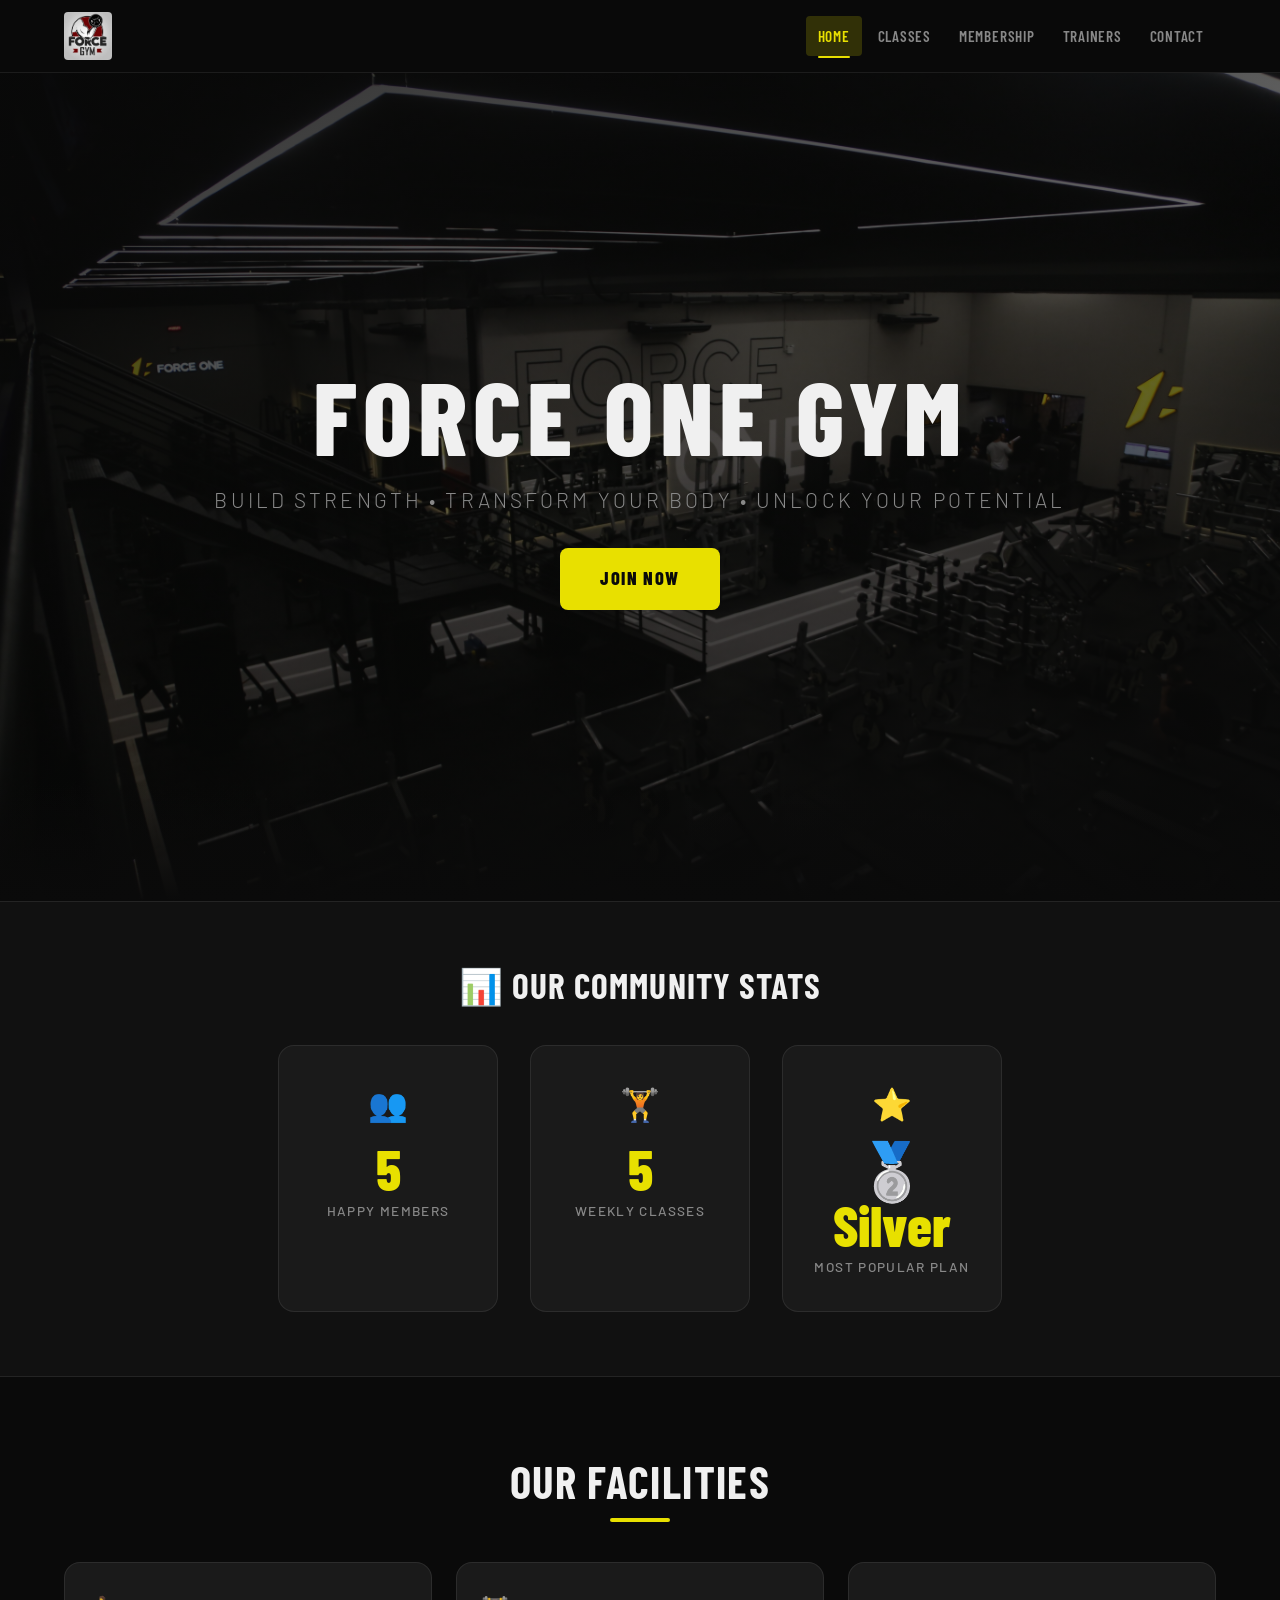
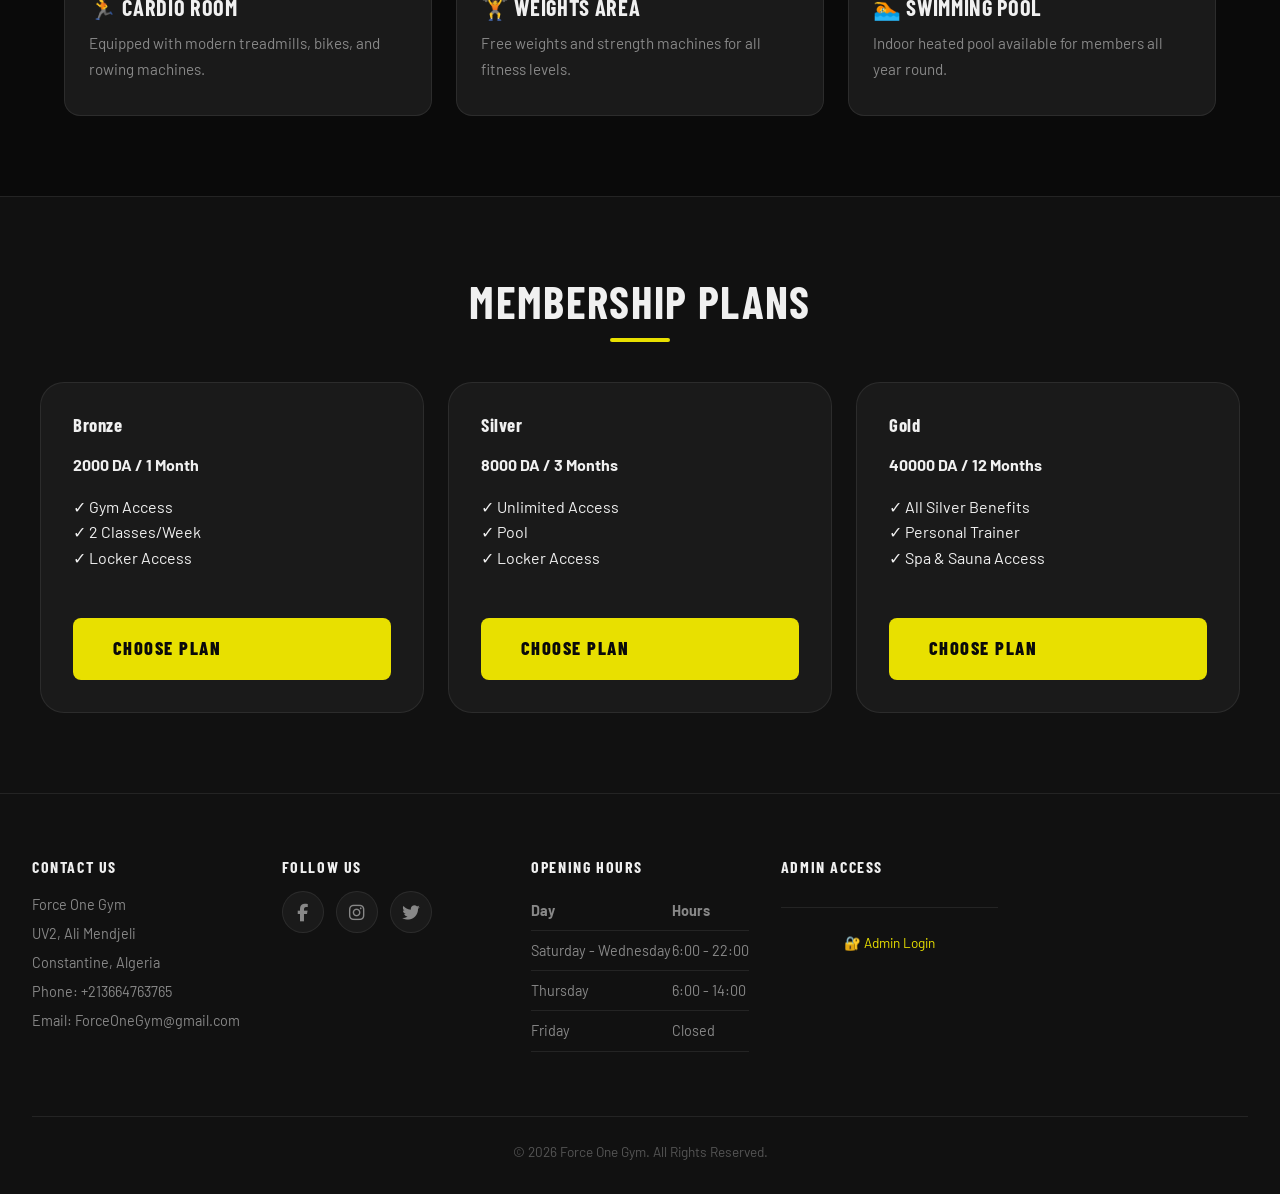
==== commit ec021948: "gym_v4.2" ====
--- a/index.html
+++ b/index.html
@@ -6,7 +6,7 @@
     <meta name="viewport" content="width=device-width, initial-scale=1.0">
     <title>Force One Gym - Home</title>
 
-    <link href="https://fonts.googleapis.com/css2?family=Oswald:wght@400;600&family=Roboto:wght@400;500&display=swap"
+    <link href="https://fonts.googleapis.com/css2?family=Barlow+Condensed:wght@400;600;700;800&family=Barlow:wght@300;400;500;600&display=swap"
         rel="stylesheet">
 
     <link rel="stylesheet" href="https://cdnjs.cloudflare.com/ajax/libs/font-awesome/6.4.0/css/all.min.css">
@@ -161,7 +161,7 @@
         <!-- Admin Access -->
         <section>
             <h3>Admin Access</h3>
-            <p><a href="admin-login.html" style="color: #e2e521;">🔐 Admin Login</a></p>
+            <p><a href="admin-login.html" class="admin-footer-link">🔐 Admin Login</a></p>
         </section>
 
         <p>&copy; 2026 Force One Gym. All Rights Reserved.</p>
--- a/css/style.css
+++ b/css/style.css
@@ -1204,7 +1204,8 @@
 /* توسيط الصورة */
 #trainers-info figure {
     display: flex;
-    justify-content: center;
+    flex-direction: column;
+    align-items: center;
     margin-bottom: 1rem;
 }
 
@@ -1800,13 +1801,15 @@
 }
 
 .admin-footer-link a {
-    color: var(--text-muted);
+    color: var(--accent);
     font-size: 0.9rem;
     transition: color var(--t-fast);
+    opacity: 0.8;
 }
 
 .admin-footer-link a:hover {
     color: var(--accent);
+    opacity: 1;
 }
 
 /* ============================================================
